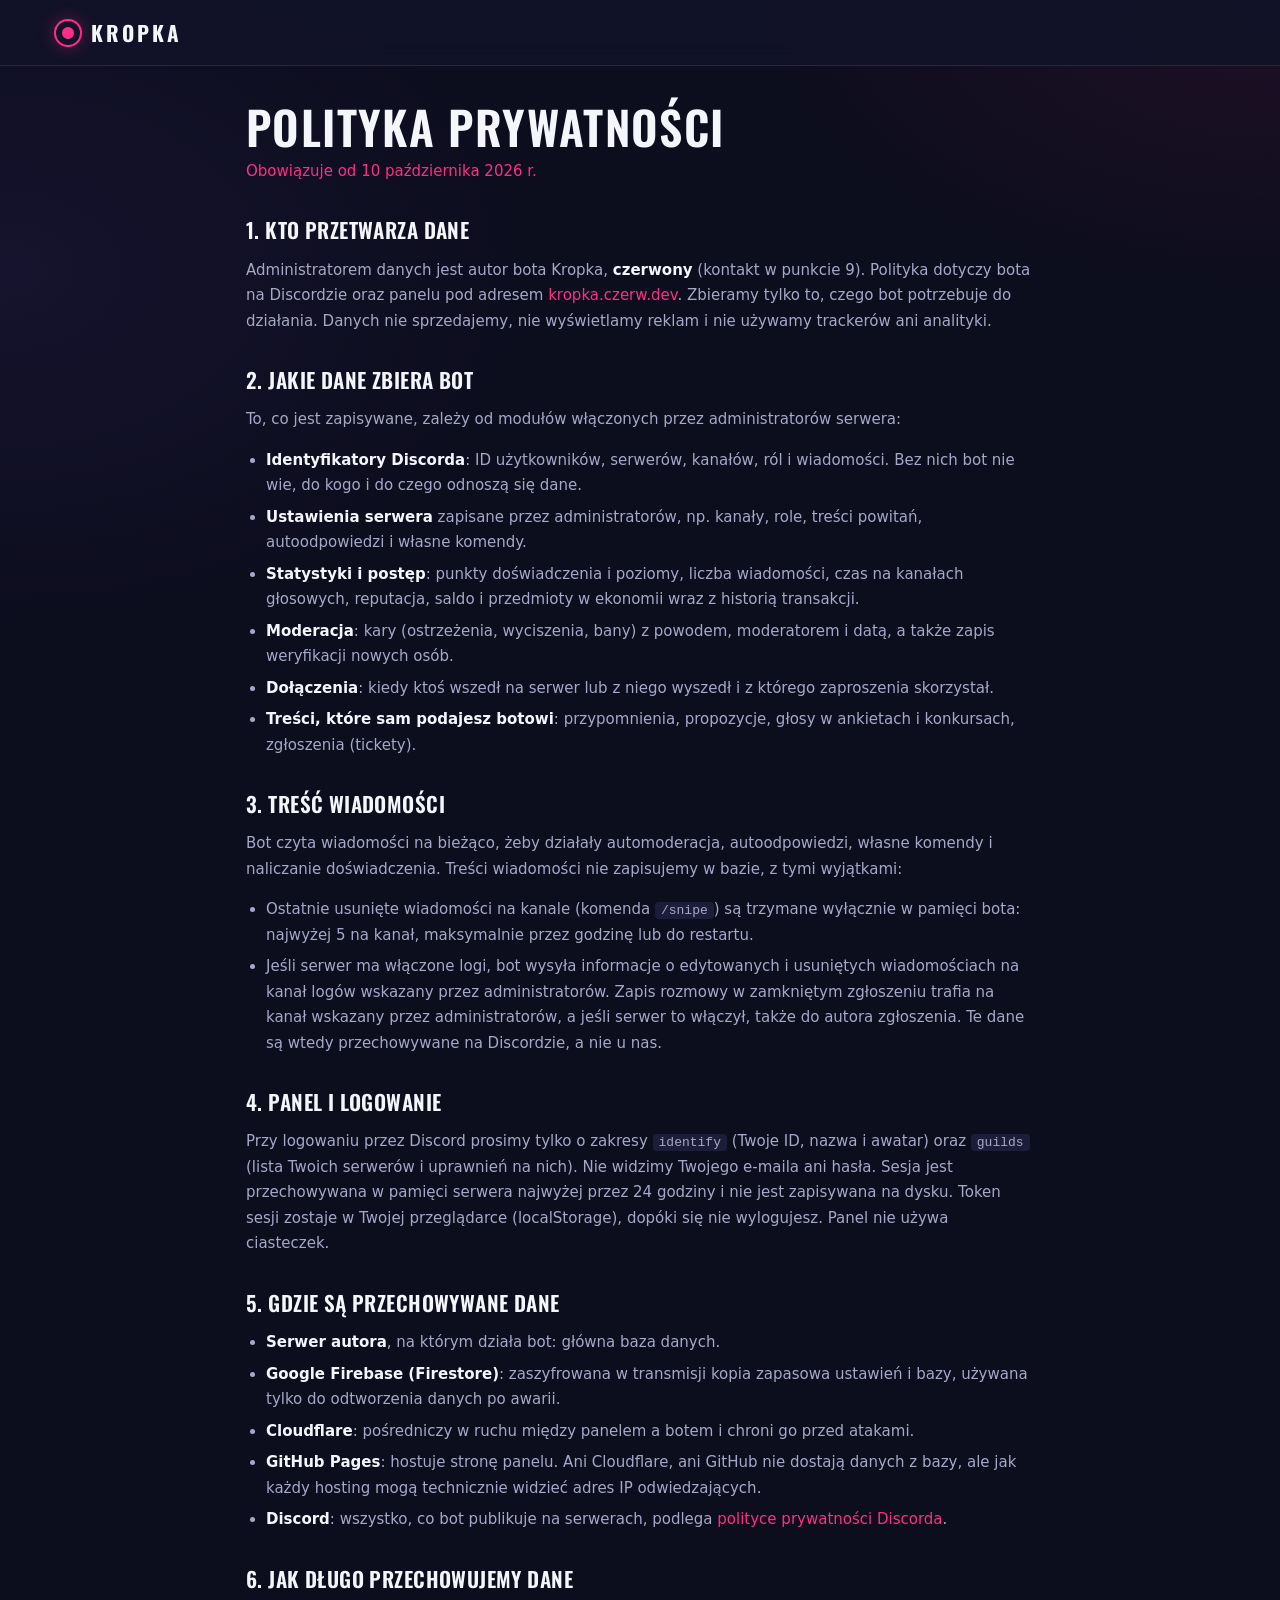
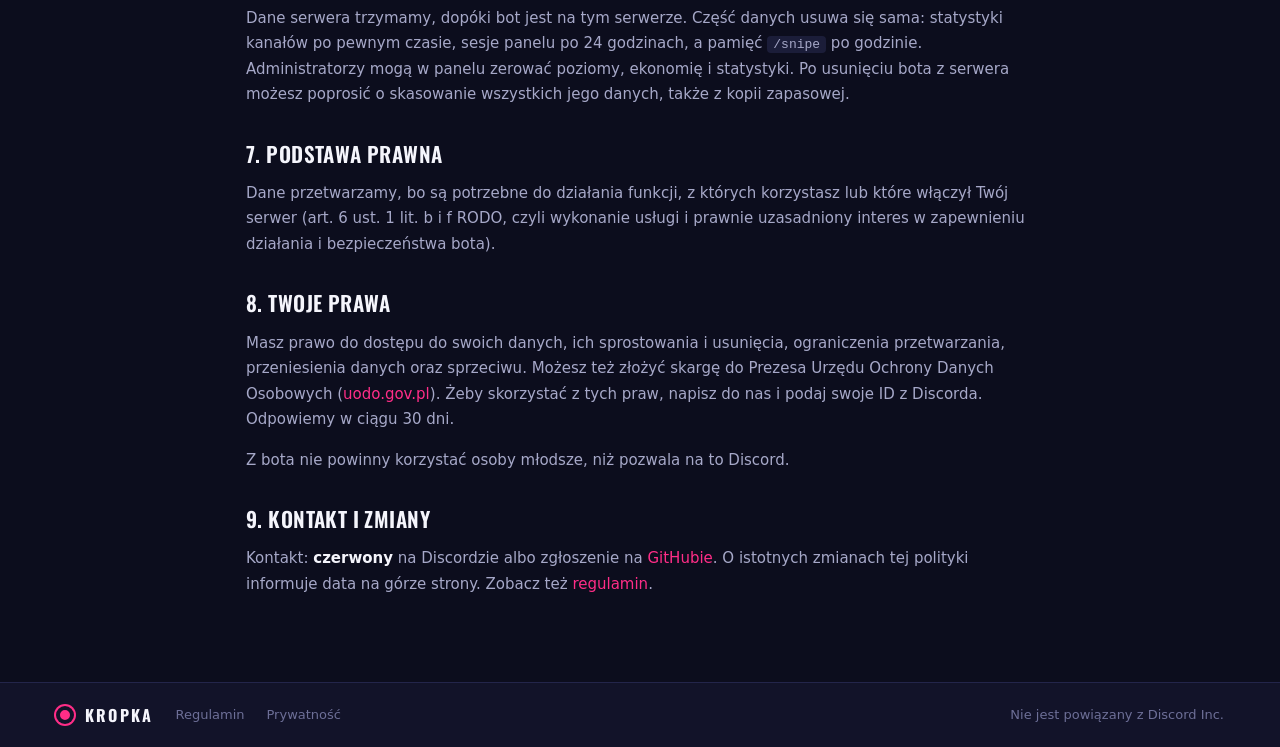
==== prywatnosc.html @ 430a2da8 "Regulamin i polityka prywatności Co-Authored-By: Claude Opus 5.5 <noreply@anthropic.com>" ====
<!doctype html>
<html lang="pl">
<head>
    <meta charset="utf-8">
    <meta name="viewport" content="width=device-width, initial-scale=1">
    <meta http-equiv="Content-Security-Policy"
          content="default-src 'none'; style-src 'self'; font-src 'self'; img-src 'self' data:; form-action 'none'; base-uri 'none'; object-src 'none'">
    <meta name="referrer" content="no-referrer">
    <meta name="color-scheme" content="dark">
    <title>Polityka prywatności – Kropka</title>
    <link rel="icon" href="data:image/svg+xml,%3Csvg xmlns='http://www.w3.org/2000/svg' viewBox='0 0 16 16'%3E%3Ccircle cx='8' cy='8' r='6.5' fill='none' stroke='%23ff2d87' stroke-width='2'/%3E%3Ccircle cx='8' cy='8' r='2.5' fill='%23ff2d87'/%3E%3C/svg%3E">
    <link rel="stylesheet" href="style.css">
</head>
<body>
    <header class="topbar">
        <a class="logo" href="./"><span class="logo-mark"></span>kropka</a>
    </header>
    <main class="container legal">
        <h1>Polityka prywatności</h1>
        <p class="legal-date">Obowiązuje od 10 października 2026 r.</p>

        <h2>1. Kto przetwarza dane</h2>
        <p>Administratorem danych jest autor bota Kropka, <strong>czerwony</strong> (kontakt w punkcie 9). Polityka dotyczy bota na Discordzie oraz panelu pod adresem <a href="https://kropka.czerw.dev">kropka.czerw.dev</a>. Zbieramy tylko to, czego bot potrzebuje do działania. Danych nie sprzedajemy, nie wyświetlamy reklam i nie używamy trackerów ani analityki.</p>

        <h2>2. Jakie dane zbiera bot</h2>
        <p>To, co jest zapisywane, zależy od modułów włączonych przez administratorów serwera:</p>
        <ul>
            <li><strong>Identyfikatory Discorda</strong>: ID użytkowników, serwerów, kanałów, ról i wiadomości. Bez nich bot nie wie, do kogo i do czego odnoszą się dane.</li>
            <li><strong>Ustawienia serwera</strong> zapisane przez administratorów, np. kanały, role, treści powitań, autoodpowiedzi i własne komendy.</li>
            <li><strong>Statystyki i postęp</strong>: punkty doświadczenia i poziomy, liczba wiadomości, czas na kanałach głosowych, reputacja, saldo i przedmioty w ekonomii wraz z historią transakcji.</li>
            <li><strong>Moderacja</strong>: kary (ostrzeżenia, wyciszenia, bany) z powodem, moderatorem i datą, a także zapis weryfikacji nowych osób.</li>
            <li><strong>Dołączenia</strong>: kiedy ktoś wszedł na serwer lub z niego wyszedł i z którego zaproszenia skorzystał.</li>
            <li><strong>Treści, które sam podajesz botowi</strong>: przypomnienia, propozycje, głosy w ankietach i konkursach, zgłoszenia (tickety).</li>
        </ul>

        <h2>3. Treść wiadomości</h2>
        <p>Bot czyta wiadomości na bieżąco, żeby działały automoderacja, autoodpowiedzi, własne komendy i naliczanie doświadczenia. Treści wiadomości nie zapisujemy w bazie, z tymi wyjątkami:</p>
        <ul>
            <li>Ostatnie usunięte wiadomości na kanale (komenda <code>/snipe</code>) są trzymane wyłącznie w pamięci bota: najwyżej 5 na kanał, maksymalnie przez godzinę lub do restartu.</li>
            <li>Jeśli serwer ma włączone logi, bot wysyła informacje o edytowanych i usuniętych wiadomościach na kanał logów wskazany przez administratorów. Zapis rozmowy w zamkniętym zgłoszeniu trafia na kanał wskazany przez administratorów, a jeśli serwer to włączył, także do autora zgłoszenia. Te dane są wtedy przechowywane na Discordzie, a nie u nas.</li>
        </ul>

        <h2>4. Panel i logowanie</h2>
        <p>Przy logowaniu przez Discord prosimy tylko o zakresy <code>identify</code> (Twoje ID, nazwa i awatar) oraz <code>guilds</code> (lista Twoich serwerów i uprawnień na nich). Nie widzimy Twojego e-maila ani hasła. Sesja jest przechowywana w pamięci serwera najwyżej przez 24 godziny i nie jest zapisywana na dysku. Token sesji zostaje w Twojej przeglądarce (localStorage), dopóki się nie wylogujesz. Panel nie używa ciasteczek.</p>

        <h2>5. Gdzie są przechowywane dane</h2>
        <ul>
            <li><strong>Serwer autora</strong>, na którym działa bot: główna baza danych.</li>
            <li><strong>Google Firebase (Firestore)</strong>: zaszyfrowana w transmisji kopia zapasowa ustawień i bazy, używana tylko do odtworzenia danych po awarii.</li>
            <li><strong>Cloudflare</strong>: pośredniczy w ruchu między panelem a botem i chroni go przed atakami.</li>
            <li><strong>GitHub Pages</strong>: hostuje stronę panelu. Ani Cloudflare, ani GitHub nie dostają danych z bazy, ale jak każdy hosting mogą technicznie widzieć adres IP odwiedzających.</li>
            <li><strong>Discord</strong>: wszystko, co bot publikuje na serwerach, podlega <a href="https://discord.com/privacy" rel="noopener noreferrer">polityce prywatności Discorda</a>.</li>
        </ul>

        <h2>6. Jak długo przechowujemy dane</h2>
        <p>Dane serwera trzymamy, dopóki bot jest na tym serwerze. Część danych usuwa się sama: statystyki kanałów po pewnym czasie, sesje panelu po 24 godzinach, a pamięć <code>/snipe</code> po godzinie. Administratorzy mogą w panelu zerować poziomy, ekonomię i statystyki. Po usunięciu bota z serwera możesz poprosić o skasowanie wszystkich jego danych, także z kopii zapasowej.</p>

        <h2>7. Podstawa prawna</h2>
        <p>Dane przetwarzamy, bo są potrzebne do działania funkcji, z których korzystasz lub które włączył Twój serwer (art. 6 ust. 1 lit. b i f RODO, czyli wykonanie usługi i prawnie uzasadniony interes w zapewnieniu działania i bezpieczeństwa bota).</p>

        <h2>8. Twoje prawa</h2>
        <p>Masz prawo do dostępu do swoich danych, ich sprostowania i usunięcia, ograniczenia przetwarzania, przeniesienia danych oraz sprzeciwu. Możesz też złożyć skargę do Prezesa Urzędu Ochrony Danych Osobowych (<a href="https://uodo.gov.pl" rel="noopener noreferrer">uodo.gov.pl</a>). Żeby skorzystać z tych praw, napisz do nas i podaj swoje ID z Discorda. Odpowiemy w ciągu 30 dni.</p>
        <p>Z bota nie powinny korzystać osoby młodsze, niż pozwala na to Discord.</p>

        <h2>9. Kontakt i zmiany</h2>
        <p>Kontakt: <strong>czerwony</strong> na Discordzie albo zgłoszenie na <a href="https://github.com/czerwonn/kropka-panel/issues" rel="noopener noreferrer">GitHubie</a>. O istotnych zmianach tej polityki informuje data na górze strony. Zobacz też <a href="regulamin.html">regulamin</a>.</p>
    </main>
    <footer class="footer">
        <div class="footer-inner">
            <a class="logo" href="./"><span class="logo-mark"></span>kropka</a>
            <a href="regulamin.html">Regulamin</a>
            <a href="prywatnosc.html">Prywatność</a>
            <span class="spacer"></span>
            <span>Nie jest powiązany z Discord Inc.</span>
        </div>
    </footer>
</body>
</html>
---- style.css ----
/* Oswald (SIL OFL 1.1, fonts/OFL.txt) - trzymany lokalnie, żeby strona nie łączyła się z Google Fonts */
@font-face {
    font-family: "Oswald";
    font-style: normal;
    font-display: swap;
    font-weight: 200 700;
    src: url(fonts/oswald-latin-ext-wght-normal.woff2) format("woff2");
    unicode-range: U+0100-02BA, U+02BD-02C5, U+02C7-02CC, U+02CE-02D7, U+02DD-02FF, U+0304, U+0308, U+0329, U+1D00-1DBF, U+1E00-1E9F, U+1EF2-1EFF, U+2020, U+20A0-20AB, U+20AD-20C0, U+2113, U+2C60-2C7F, U+A720-A7FF;
}
@font-face {
    font-family: "Oswald";
    font-style: normal;
    font-display: swap;
    font-weight: 200 700;
    src: url(fonts/oswald-latin-wght-normal.woff2) format("woff2");
    unicode-range: U+0000-00FF, U+0131, U+0152-0153, U+02BB-02BC, U+02C6, U+02DA, U+02DC, U+0304, U+0308, U+0329, U+2000-206F, U+20AC, U+2122, U+2191, U+2193, U+2212, U+2215, U+FEFF, U+FFFD;
}

:root {
    --bg: #0c0d1d;
    --bg-2: #0f1024;
    --nav: #121329;
    --surface: #15162d;
    --surface-2: #1b1d39;
    --surface-3: #25274a;
    --border: #23254a;
    --border-strong: #353866;
    --text: #f5f5fc;
    --text-2: #a6a8c8;
    --text-3: #6d6f97;
    --pink: #ff2d87;
    --pink-soft: rgba(255, 45, 135, 0.14);
    --pink-glow: rgba(255, 45, 135, 0.45);
    --violet: #8b5cf6;
    --ok: #2ee6a6;
    --danger: #ff4d6d;
    --danger-soft: rgba(255, 77, 109, 0.14);
    --discord: #5865f2;
    --radius: 4px;
    --shadow: 0 18px 50px rgba(0, 0, 0, 0.5);
    --font: ui-sans-serif, system-ui, -apple-system, "Segoe UI", Roboto, "Helvetica Neue", Arial, sans-serif;
    --display: "Oswald", "Arial Narrow", "Roboto Condensed", sans-serif;
    --mono: ui-monospace, "Cascadia Code", "SF Mono", Consolas, monospace;
    color-scheme: dark;
}

* { box-sizing: border-box; }

/* atrybut hidden ma wygrywać z display ustawionym przez klasy */
[hidden] { display: none !important; }

html, body { margin: 0; }

body {
    display: flex;
    flex-direction: column;
    min-height: 100vh;
    background:
        radial-gradient(900px 500px at 100% 0%, rgba(255, 45, 135, 0.08), transparent 60%),
        radial-gradient(900px 600px at 0% 30%, rgba(139, 92, 246, 0.08), transparent 60%),
        var(--bg);
    background-attachment: fixed;
    color: var(--text);
    font: 15px/1.55 var(--font);
    overflow-x: clip;
    -webkit-font-smoothing: antialiased;
}

a { color: var(--pink); text-decoration: none; }
a:hover { text-decoration: underline; }

h1, h2, h3, h4 { margin: 0; line-height: 1.15; font-family: var(--display); font-weight: 600; text-transform: uppercase; letter-spacing: 0.03em; }

::selection { background: var(--pink); color: #fff; }

.container { width: 100%; max-width: 1200px; margin: 0 auto; padding: 34px 16px 70px; flex: 1; }
.landing { width: 100%; flex: 1; }
.wrap { max-width: 1200px; margin: 0 auto; padding: 0 16px; }

/* ---------- typografia ---------- */
.kicker {
    display: inline-block;
    font: 600 12px/1 var(--display);
    letter-spacing: 0.24em;
    text-transform: uppercase;
    color: var(--pink);
}
.section-title { font-size: clamp(26px, 4vw, 34px); font-weight: 700; text-align: center; }
.section-title::after, .title-bar::after {
    content: "";
    display: block;
    width: 46px;
    height: 3px;
    margin: 12px auto 0;
    background: var(--pink);
    box-shadow: 0 0 12px var(--pink-glow);
}
.title-bar::after { margin-left: 0; }
.pink { color: var(--pink); }
.muted { color: var(--text-2); }
.faint { color: var(--text-3); }

/* ---------- górny pasek ---------- */
.topbar {
    position: sticky;
    top: 0;
    z-index: 20;
    display: grid;
    grid-template-columns: 1fr auto 1fr;
    align-items: center;
    gap: 16px;
    height: 66px;
    padding: 0 max(16px, calc((100vw - 1200px) / 2 + 16px));
    background: rgba(18, 19, 41, 0.92);
    backdrop-filter: blur(12px);
    border-bottom: 1px solid var(--border);
}
.logo {
    justify-self: start;
    display: flex;
    align-items: center;
    gap: 11px;
    font: 700 21px/1 var(--display);
    letter-spacing: 0.14em;
    text-transform: uppercase;
    color: var(--text);
}
.logo:hover { text-decoration: none; }
.logo-mark {
    width: 24px;
    height: 24px;
    flex-shrink: 0;
    border-radius: 50%;
    background: var(--pink);
    box-shadow: inset 0 0 0 6px var(--nav), 0 0 0 2px var(--pink), 0 0 18px var(--pink-glow);
}
.nav { justify-self: center; display: flex; gap: 4px; }
.nav a, .nav button {
    position: relative;
    padding: 10px 14px;
    border: 0;
    background: none;
    cursor: pointer;
    font: 500 13px/1 var(--display);
    letter-spacing: 0.18em;
    text-transform: uppercase;
    color: var(--text-2);
}
.nav a:hover, .nav button:hover { color: var(--text); text-decoration: none; }
.nav a.active { color: var(--pink); }
.nav a.active::after {
    content: "";
    position: absolute;
    left: 14px;
    right: 14px;
    bottom: -13px;
    height: 2px;
    background: var(--pink);
    box-shadow: 0 0 10px var(--pink-glow);
}
.topbar-right { justify-self: end; display: flex; align-items: center; gap: 10px; }
.user-chip, .login-chip {
    display: flex;
    align-items: center;
    gap: 10px;
    padding: 5px 14px 5px 5px;
    background: var(--bg);
    border: 1px solid var(--border);
    border-right: 3px solid var(--pink);
    font: 600 13px/1 var(--display);
    letter-spacing: 0.12em;
    text-transform: uppercase;
    color: var(--text);
}
.user-chip img { width: 30px; height: 30px; border-radius: 3px; }
.login-chip { padding: 10px 16px; }
.login-chip:hover { text-decoration: none; background: var(--surface); }
.pill {
    display: inline-flex;
    align-items: center;
    gap: 7px;
    padding: 6px 10px;
    font: 500 12px/1 var(--display);
    letter-spacing: 0.1em;
    color: var(--text-2);
    background: var(--bg);
    border: 1px solid var(--border);
}
.pill .dot { width: 7px; height: 7px; border-radius: 50%; background: var(--ok); box-shadow: 0 0 8px var(--ok); }

/* ---------- przyciski (ścięte jak w gamingowych panelach) ---------- */
.btn {
    --btn-bg: var(--surface-3);
    --btn-fg: var(--text);
    --cut: 10px;
    display: inline-flex;
    align-items: center;
    justify-content: center;
    gap: 9px;
    padding: 11px 24px;
    border: 0;
    border-radius: 0;
    background: var(--btn-bg);
    color: var(--btn-fg);
    clip-path: polygon(var(--cut) 0, 100% 0, calc(100% - var(--cut)) 100%, 0 100%);
    font: 600 13px/1.2 var(--display);
    letter-spacing: 0.12em;
    text-transform: uppercase;
    white-space: nowrap;
    text-decoration: none;
    cursor: pointer;
    transition: filter 0.15s, transform 0.05s, background 0.15s;
}
.btn:hover { filter: brightness(1.18); text-decoration: none; }
.btn:active { transform: translateY(1px); }
.btn:focus-visible { outline: none; box-shadow: inset 0 0 0 2px #fff; }
.btn:disabled { opacity: 0.45; cursor: not-allowed; filter: none; }
.btn-primary { --btn-bg: var(--pink); --btn-fg: #fff; }
.btn-discord { --btn-bg: var(--discord); --btn-fg: #fff; }
.btn-danger { --btn-bg: var(--danger-soft); --btn-fg: var(--danger); }
.btn-ghost { --btn-bg: transparent; --btn-fg: var(--text-2); clip-path: none; }
.btn-ghost:hover { --btn-bg: var(--surface-2); --btn-fg: var(--text); filter: none; }
.btn-lg { --cut: 14px; padding: 15px 34px; font-size: 15px; }
.btn-sm { --cut: 7px; padding: 8px 16px; font-size: 12px; }
.btn-icon {
    --cut: 8px;
    width: 40px;
    height: 40px;
    padding: 0;
    font-size: 15px;
    letter-spacing: 0;
    clip-path: polygon(var(--cut) 0, 100% 0, 100% calc(100% - var(--cut)), calc(100% - var(--cut)) 100%, 0 100%, 0 var(--cut));
}
.btn.loading { position: relative; color: transparent !important; }
.btn.loading::after {
    content: "";
    position: absolute;
    width: 16px;
    height: 16px;
    border-radius: 50%;
    border: 2px solid rgba(255, 255, 255, 0.35);
    border-top-color: #fff;
    animation: spin 0.7s linear infinite;
}

/* ---------- stany ---------- */
.center-state { display: grid; place-items: center; gap: 14px; min-height: 50vh; text-align: center; color: var(--text-2); }
.spinner { width: 36px; height: 36px; border-radius: 50%; border: 3px solid var(--surface-3); border-top-color: var(--pink); animation: spin 0.8s linear infinite; }
@keyframes spin { to { transform: rotate(360deg); } }
.empty { text-align: center; padding: 34px 16px; color: var(--text-3); }
.empty .big { font-size: 34px; margin-bottom: 6px; }
.error-box {
    max-width: 540px;
    padding: 24px;
    background: var(--surface);
    border: 1px solid var(--border);
    border-left: 4px solid var(--danger);
    border-radius: var(--radius);
    color: var(--text);
    text-align: left;
}
.error-box h3 { margin-bottom: 8px; }
.error-box code { font-family: var(--mono); background: rgba(0, 0, 0, 0.35); padding: 2px 6px; border-radius: 3px; }

/* ---------- strona główna ---------- */
.hero {
    position: relative;
    display: grid;
    place-items: center;
    min-height: min(82vh, 760px);
    padding: 90px 16px 120px;
    overflow: hidden;
    text-align: center;
    background-color: var(--bg-2);
    background-image: var(--hero-img, none);
    background-size: cover;
    background-position: center;
    isolation: isolate;
}
/* Tło bez cudzych grafik: poświata, skośne smugi światła i siatka */
.hero::before {
    content: "";
    position: absolute;
    inset: 0;
    z-index: -1;
    background:
        radial-gradient(700px 420px at 50% 42%, rgba(255, 45, 135, 0.20), transparent 70%),
        radial-gradient(600px 500px at 12% 90%, rgba(139, 92, 246, 0.22), transparent 70%),
        radial-gradient(500px 400px at 92% 12%, rgba(255, 45, 135, 0.12), transparent 70%),
        repeating-linear-gradient(115deg, transparent 0 140px, rgba(255, 255, 255, 0.025) 140px 150px, transparent 150px 260px),
        linear-gradient(rgba(255, 255, 255, 0.035) 1px, transparent 1px) 0 0 / 56px 56px,
        linear-gradient(90deg, rgba(255, 255, 255, 0.035) 1px, transparent 1px) 0 0 / 56px 56px,
        rgba(12, 13, 29, 0.55);
}
.hero::after {
    content: "";
    position: absolute;
    left: 0;
    right: 0;
    bottom: 0;
    height: 45%;
    z-index: -1;
    background: linear-gradient(transparent, var(--bg));
}
.hero-ring {
    position: absolute;
    z-index: -1;
    border-radius: 50%;
    border: 2px solid rgba(255, 45, 135, 0.35);
    box-shadow: 0 0 40px rgba(255, 45, 135, 0.15), inset 0 0 40px rgba(255, 45, 135, 0.1);
}
.hero-ring.r1 { width: 520px; height: 520px; right: -170px; top: -150px; }
.hero-ring.r2 { width: 220px; height: 220px; left: -60px; bottom: 60px; border-color: rgba(139, 92, 246, 0.4); }
.hero-ring.r3 { width: 14px; height: 14px; left: 22%; top: 24%; background: var(--pink); border: 0; box-shadow: 0 0 20px var(--pink); }
.hero-inner { position: relative; max-width: 900px; }
.hero-eyebrow {
    font: 300 clamp(14px, 2.2vw, 20px)/1 var(--display);
    letter-spacing: 0.9em;
    margin-right: -0.9em;
    text-transform: uppercase;
    color: rgba(255, 255, 255, 0.85);
}
.hero-title {
    margin: 18px 0 8px;
    font: 700 clamp(72px, 15vw, 176px)/0.95 var(--display);
    letter-spacing: 0.04em;
    text-transform: uppercase;
    color: #fff;
    transform: skewX(-12deg) scaleX(1.18);
    text-shadow: 0 0 60px rgba(255, 45, 135, 0.35), 6px 6px 0 rgba(255, 45, 135, 0.55);
}
.hero p { font-size: 17px; color: var(--text-2); max-width: 560px; margin: 26px auto 34px; }
.hero-actions { display: flex; gap: 14px; justify-content: center; flex-wrap: wrap; }

.landing-section { padding: 70px 0 10px; }
.offer { display: grid; grid-template-columns: 1.1fr 0.9fr; gap: 30px; align-items: center; }
.offer-card {
    position: relative;
    padding: 34px;
    background: var(--surface);
    border: 1px solid var(--border);
    border-radius: var(--radius);
}
.offer-card::before { content: ""; position: absolute; top: -1px; left: 34px; width: 46px; height: 3px; background: var(--pink); }
.offer-card h2 { font-size: clamp(28px, 4vw, 40px); font-weight: 700; margin: 12px 0 14px; line-height: 1.05; }
.offer-card p { color: var(--text-2); margin: 0 0 18px; }
.checklist { list-style: none; margin: 0; padding: 0; display: grid; gap: 10px; }
.checklist li { display: flex; gap: 10px; align-items: baseline; color: var(--text); }
.checklist li::before { content: "◆"; color: var(--pink); font-size: 11px; }
.offer-art { display: grid; place-items: center; min-height: 300px; position: relative; }
/* duża wersja .logo-mark (te same proporcje) */
.offer-dot {
    width: 150px;
    height: 150px;
    border-radius: 50%;
    background: var(--pink);
    box-shadow: inset 0 0 0 37px var(--nav), 0 0 0 12px var(--pink), 0 0 80px var(--pink-glow);
}
.offer-art::before {
    content: "";
    position: absolute;
    width: 300px;
    height: 300px;
    border-radius: 50%;
    border: 1px dashed rgba(255, 45, 135, 0.45);
    animation: spin 40s linear infinite;
}
.features { display: grid; grid-template-columns: repeat(auto-fill, minmax(210px, 1fr)); gap: 16px; margin-top: 34px; }
.feature {
    position: relative;
    padding: 26px 22px;
    background: var(--surface);
    border: 1px solid var(--border);
    border-radius: var(--radius);
    transition: border-color 0.15s, transform 0.15s;
}
.feature:hover { border-color: var(--pink); transform: translateY(-3px); }
.feature-ico {
    width: 56px;
    height: 56px;
    display: grid;
    place-items: center;
    font-size: 26px;
    background: var(--pink-soft);
    border: 1px solid rgba(255, 45, 135, 0.4);
    clip-path: polygon(10px 0, 100% 0, 100% calc(100% - 10px), calc(100% - 10px) 100%, 0 100%, 0 10px);
}
.feature h3 { margin: 16px 0 6px; font-size: 18px; }
.feature p { margin: 0; color: var(--text-2); font-size: 14px; }
.cta-band {
    display: flex;
    align-items: center;
    gap: 22px;
    flex-wrap: wrap;
    margin: 60px 0 20px;
    padding: 26px 30px;
    background:
        repeating-linear-gradient(115deg, transparent 0 22px, rgba(255, 255, 255, 0.02) 22px 24px),
        linear-gradient(90deg, rgba(255, 45, 135, 0.18), var(--surface) 55%);
    border: 1px solid var(--border);
    border-left: 4px solid var(--pink);
    border-radius: var(--radius);
}
.cta-band .ico { font-size: 34px; }
.cta-band h3 { font-size: 22px; }
.cta-band p { margin: 2px 0 0; color: var(--text-2); }
.cta-band .spacer { flex: 1; }

/* ---------- nagłówki stron ---------- */
.page-head { display: flex; align-items: flex-end; gap: 16px; margin-bottom: 26px; flex-wrap: wrap; }
.page-head .spacer { flex: 1; }
.page-hero { text-align: center; margin: 10px 0 36px; }
.page-hero .kicker { margin-bottom: 12px; }
.page-hero p { margin: 16px auto 0; color: var(--text-2); max-width: 560px; }
.page-hero .row { justify-content: center; margin-top: 18px; }
.content-head .kicker { margin-bottom: 8px; }
.content-head h2 { font-size: 28px; font-weight: 700; }
.content-head p { margin: 10px 0 0; color: var(--text-2); }

/* ---------- lista serwerów ---------- */
.guild-grid { display: grid; grid-template-columns: repeat(auto-fill, minmax(240px, 1fr)); gap: 18px; }
.guild-card {
    display: flex;
    flex-direction: column;
    background: var(--surface);
    border: 1px solid var(--border);
    border-radius: var(--radius);
    overflow: hidden;
    transition: border-color 0.15s, transform 0.15s;
}
.guild-card:hover { border-color: var(--pink); transform: translateY(-3px); }
.guild-card-art {
    position: relative;
    display: grid;
    place-items: center;
    height: 150px;
    overflow: hidden;
    background: radial-gradient(circle at 50% 130%, rgba(255, 45, 135, 0.25), transparent 65%), var(--bg-2);
    border-bottom: 1px solid var(--border);
}
.guild-card.inactive .guild-card-art { background: var(--bg-2); }
.guild-card-art .blur {
    position: absolute;
    inset: -20px;
    width: calc(100% + 40px);
    height: calc(100% + 40px);
    object-fit: cover;
    filter: blur(24px) saturate(1.3);
    opacity: 0.35;
}
.guild-card-art .gicon { position: relative; box-shadow: 0 10px 30px rgba(0, 0, 0, 0.5); }
.guild-card.inactive .gicon { filter: grayscale(0.7); opacity: 0.75; }
.ribbon {
    position: absolute;
    top: 0;
    right: 0;
    padding: 7px 12px 7px 20px;
    background: var(--bg);
    clip-path: polygon(12px 0, 100% 0, 100% 100%, 0 100%);
    font: 600 11px/1 var(--display);
    letter-spacing: 0.14em;
    text-transform: uppercase;
    color: var(--pink);
}
.ribbon.off { color: var(--text-3); }
.guild-card-body { display: flex; flex-direction: column; gap: 4px; padding: 16px 16px 18px; flex: 1; }
.guild-card .name {
    font: 600 17px/1.2 var(--display);
    letter-spacing: 0.06em;
    text-transform: uppercase;
    overflow: hidden;
    text-overflow: ellipsis;
    white-space: nowrap;
}
.guild-card .sub { color: var(--text-3); font-size: 13px; margin-bottom: 12px; }
.guild-card .btn { margin-top: auto; align-self: flex-start; }
.gicon { border-radius: 22%; object-fit: cover; flex-shrink: 0; background: var(--surface-3); }
.gicon.fallback { display: grid; place-items: center; font-family: var(--display); font-weight: 600; letter-spacing: 0.05em; color: var(--text-2); }
.gicon.lg { width: 78px; height: 78px; font-size: 24px; }
.gicon.md { width: 48px; height: 48px; font-size: 16px; }
.gicon.sm { width: 34px; height: 34px; font-size: 12px; }

/* ---------- strona serwera ---------- */
.guild-layout { display: grid; grid-template-columns: 250px minmax(0, 1fr); gap: 26px; align-items: start; }
.sidebar {
    position: sticky;
    top: 90px;
    display: flex;
    flex-direction: column;
    gap: 2px;
    padding: 10px;
    background: var(--surface);
    border: 1px solid var(--border);
    border-radius: var(--radius);
}
.sidebar-head { display: flex; align-items: center; gap: 11px; padding: 8px 8px 16px; margin-bottom: 6px; border-bottom: 1px solid var(--border); }
.sidebar-head .name { font: 600 15px/1.2 var(--display); letter-spacing: 0.06em; text-transform: uppercase; overflow: hidden; text-overflow: ellipsis; white-space: nowrap; }
.sidebar a {
    display: flex;
    align-items: center;
    gap: 11px;
    padding: 11px 12px;
    color: var(--text-2);
    font: 500 14px/1 var(--display);
    letter-spacing: 0.1em;
    text-transform: uppercase;
}
.sidebar a:hover { background: var(--surface-2); color: var(--text); text-decoration: none; }
.sidebar a.active { background: var(--pink-soft); color: #fff; box-shadow: inset 3px 0 0 var(--pink); }
.sidebar .sep { height: 1px; background: var(--border); margin: 8px 4px; }
.content { min-width: 0; display: flex; flex-direction: column; gap: 18px; }

/* ---------- karty i formularze ---------- */
.card {
    position: relative;
    padding: 22px;
    background: linear-gradient(180deg, var(--surface-2), var(--surface));
    border: 1px solid var(--border);
    border-radius: var(--radius);
}
.card::before { content: ""; position: absolute; top: -1px; left: 22px; width: 40px; height: 3px; background: var(--pink); }
.card.empty::before { display: none; }
.card-head { display: flex; align-items: center; gap: 14px; margin-bottom: 20px; }
.card-head .ico {
    width: 44px;
    height: 44px;
    flex-shrink: 0;
    display: grid;
    place-items: center;
    font-size: 20px;
    background: var(--pink-soft);
    clip-path: polygon(8px 0, 100% 0, 100% calc(100% - 8px), calc(100% - 8px) 100%, 0 100%, 0 8px);
}
.card-head h3 { font-size: 17px; letter-spacing: 0.06em; }
.card-head p { margin: 3px 0 0; color: var(--text-2); font-size: 13px; }
.stack { display: flex; flex-direction: column; gap: 16px; }
.grid-2 { display: grid; grid-template-columns: 1fr 1fr; gap: 16px; }
.grid-3 { display: grid; grid-template-columns: repeat(3, 1fr); gap: 16px; }
.row { display: flex; gap: 10px; align-items: center; flex-wrap: wrap; }
.row.end { justify-content: flex-end; }

.field { display: flex; flex-direction: column; gap: 7px; min-width: 0; }
.field-label { font: 500 12px/1 var(--display); letter-spacing: 0.14em; text-transform: uppercase; color: var(--text-2); }
.field-hint { font-size: 12px; color: var(--text-3); }
.input {
    width: 100%;
    padding: 11px 13px;
    border-radius: 2px;
    background-color: var(--bg-2);
    border: 1px solid var(--border);
    color: var(--text);
    font: 14px var(--font);
    outline: none;
    transition: border-color 0.15s, box-shadow 0.15s;
}
textarea.input { resize: vertical; min-height: 96px; line-height: 1.45; }
.input:focus { border-color: var(--pink); box-shadow: 0 0 0 3px var(--pink-soft); }
select.input {
    appearance: none;
    cursor: pointer;
    padding-right: 38px;
    background-image: url("data:image/svg+xml,%3Csvg xmlns='http://www.w3.org/2000/svg' width='12' height='8' viewBox='0 0 12 8'%3E%3Cpath d='M1 1l5 5 5-5' fill='none' stroke='%23ff2d87' stroke-width='2'/%3E%3C/svg%3E");
    background-repeat: no-repeat;
    background-position: right 14px center;
}
select.input option, select.input optgroup { background: var(--surface); color: var(--text); }
.color-input { display: flex; gap: 8px; }
.color-input input[type=color] { width: 46px; height: 43px; padding: 3px; border-radius: 2px; border: 1px solid var(--border); background: var(--bg-2); cursor: pointer; flex-shrink: 0; }
.color-input .input { font-family: var(--mono); text-transform: uppercase; }
.counter { font-size: 12px; color: var(--text-3); text-align: right; }
.counter.over { color: var(--danger); }
input[type=range] { width: 100%; accent-color: var(--pink); }

/* ---------- przegląd ---------- */
.stats { display: grid; grid-template-columns: repeat(auto-fill, minmax(170px, 1fr)); gap: 14px; }
.stat {
    position: relative;
    padding: 18px 20px;
    background: var(--surface);
    border: 1px solid var(--border);
    border-bottom: 2px solid var(--pink);
    border-radius: var(--radius);
}
.stat::after { content: ""; position: absolute; top: 16px; right: 16px; width: 7px; height: 7px; background: var(--pink); transform: rotate(45deg); }
.stat .label { font: 500 12px/1 var(--display); letter-spacing: 0.14em; text-transform: uppercase; color: var(--text-3); }
.stat .value { font: 600 34px/1.1 var(--display); margin-top: 10px; letter-spacing: 0.02em; }
.stat .value.small { font-size: 20px; text-transform: uppercase; letter-spacing: 0.08em; padding-top: 8px; }
.quick { display: grid; grid-template-columns: repeat(auto-fill, minmax(230px, 1fr)); gap: 14px; }
.quick a {
    display: flex;
    gap: 14px;
    align-items: center;
    padding: 16px;
    background: var(--surface);
    border: 1px solid var(--border);
    border-radius: var(--radius);
    color: var(--text);
    transition: border-color 0.15s, transform 0.15s;
}
.quick a:hover { border-color: var(--pink); transform: translateY(-2px); text-decoration: none; }
.quick .ico { font-size: 22px; }
.quick b { display: block; font: 600 15px/1.2 var(--display); letter-spacing: 0.08em; text-transform: uppercase; }
.quick span { font-size: 13px; color: var(--text-2); }
.kv { display: grid; grid-template-columns: max-content 1fr; gap: 10px 22px; font-size: 14px; margin: 0; }
.kv dt { font: 500 12px/1.6 var(--display); letter-spacing: 0.12em; text-transform: uppercase; color: var(--text-3); }
.kv dd { margin: 0; min-width: 0; overflow-wrap: anywhere; }

/* ---------- pasek zapisu ---------- */
.save-bar {
    position: fixed;
    left: 50%;
    bottom: 20px;
    z-index: 30;
    transform: translate(-50%, 160%);
    transition: transform 0.25s cubic-bezier(0.2, 0.9, 0.3, 1.2);
    display: flex;
    align-items: center;
    gap: 14px;
    width: min(700px, calc(100vw - 32px));
    padding: 12px 12px 12px 20px;
    background: var(--nav);
    border: 1px solid var(--border-strong);
    border-left: 4px solid var(--pink);
    border-radius: var(--radius);
    box-shadow: var(--shadow);
}
.save-bar.show { transform: translate(-50%, 0); }
.save-bar span { flex: 1; font: 600 14px/1.2 var(--display); letter-spacing: 0.1em; text-transform: uppercase; }

/* ---------- podgląd wiadomości Discorda ---------- */
.preview { background: #313338; border-radius: var(--radius); padding: 18px; border: 1px solid var(--border); }
.preview-label { margin-bottom: 12px; }
.dc-msg { display: flex; gap: 14px; font-family: var(--font); }
.dc-msg img.av { width: 40px; height: 40px; border-radius: 50%; flex-shrink: 0; }
.dc-body { min-width: 0; flex: 1; }
.dc-author { display: flex; align-items: center; gap: 6px; font-weight: 600; color: #f2f3f5; }
.dc-tag { background: var(--discord); color: #fff; font-size: 10px; font-weight: 700; padding: 1px 5px; border-radius: 4px; }
.dc-time { font-size: 12px; color: #949ba4; font-weight: 400; }
.dc-text { color: #dbdee1; white-space: pre-wrap; overflow-wrap: anywhere; margin-top: 2px; }
.dc-embed { margin-top: 6px; max-width: 520px; background: #2b2d31; border-radius: 4px; border-left: 4px solid var(--embed-color, #57f287); padding: 10px 16px 14px; }
.dc-embed-title { font-weight: 700; color: #f2f3f5; margin-bottom: 6px; overflow-wrap: anywhere; }
.dc-embed-desc { color: #dbdee1; font-size: 14px; white-space: pre-wrap; overflow-wrap: anywhere; }
.dc-embed-footer { color: #b5bac1; font-size: 12px; margin-top: 10px; overflow-wrap: anywhere; }
.dc-button { margin-top: 8px; display: inline-block; background: var(--discord); color: #fff; font-weight: 500; font-size: 14px; padding: 6px 16px; border-radius: 4px; }

/* ---------- muzyka ---------- */
.player { display: grid; grid-template-columns: auto 1fr; gap: 22px; align-items: center; }
.disc {
    width: 96px;
    height: 96px;
    border-radius: 50%;
    display: grid;
    place-items: center;
    background:
        repeating-radial-gradient(circle, transparent 0 3px, rgba(255, 255, 255, 0.05) 3px 4px),
        conic-gradient(from 0deg, var(--pink), var(--violet), #22d3ee, var(--pink));
    box-shadow: 0 0 0 3px var(--bg), 0 0 0 5px var(--pink), 0 0 40px var(--pink-glow);
    animation: spin 6s linear infinite;
}
.disc::after { content: ""; width: 24px; height: 24px; border-radius: 50%; background: var(--bg); box-shadow: 0 0 0 3px rgba(255, 255, 255, 0.2); }
.disc.paused { animation-play-state: paused; opacity: 0.6; }
.now-label { font: 500 12px/1 var(--display); letter-spacing: 0.16em; text-transform: uppercase; color: var(--pink); }
.now-title { font-size: 19px; font-weight: 700; overflow-wrap: anywhere; margin-top: 6px; }
.now-title a { color: var(--text); }
.now-meta { color: var(--text-2); font-size: 13px; margin-top: 2px; }
.progress { height: 5px; background: var(--surface-3); overflow: hidden; margin: 14px 0 6px; }
.progress > div { height: 100%; background: linear-gradient(90deg, var(--violet), var(--pink)); box-shadow: 0 0 12px var(--pink-glow); transition: width 1s linear; }
.times { display: flex; justify-content: space-between; font-size: 12px; color: var(--text-3); font-family: var(--mono); }
.controls { display: flex; gap: 8px; align-items: center; flex-wrap: wrap; margin-top: 16px; }
.segmented { display: inline-flex; background: var(--bg-2); border: 1px solid var(--border); padding: 3px; }
.segmented button {
    border: 0;
    background: transparent;
    color: var(--text-2);
    font: 500 12px/1 var(--display);
    letter-spacing: 0.1em;
    text-transform: uppercase;
    padding: 9px 12px;
    cursor: pointer;
}
.segmented button.active { background: var(--pink-soft); color: #fff; box-shadow: inset 0 -2px 0 var(--pink); }
.volume { display: flex; align-items: center; gap: 10px; min-width: 180px; flex: 1; }
.volume span { font-family: var(--mono); font-size: 13px; color: var(--text-2); width: 42px; text-align: right; }
.queue-list { list-style: none; margin: 0; padding: 0; display: flex; flex-direction: column; }
.queue-list li { display: grid; grid-template-columns: 34px 1fr auto auto; gap: 12px; align-items: center; padding: 11px 6px; border-bottom: 1px solid var(--border); }
.queue-list li:last-child { border-bottom: 0; }
.queue-list li:hover { background: rgba(255, 255, 255, 0.02); }
.queue-list .idx { font: 600 15px/1 var(--display); color: var(--pink); text-align: right; }
.queue-list .t { min-width: 0; }
.queue-list .t > :first-child { color: var(--text); font-weight: 600; display: block; overflow: hidden; text-overflow: ellipsis; white-space: nowrap; }
.queue-list .t small { color: var(--text-3); display: block; }
.queue-list .d { font-family: var(--mono); color: var(--text-2); font-size: 13px; }

/* ---------- edytory list (statusy / eventy) ---------- */
.list-editor { display: flex; flex-direction: column; gap: 8px; }
.list-row { display: flex; gap: 8px; align-items: center; }
.list-row .num { width: 26px; text-align: right; font: 600 15px/1 var(--display); color: var(--pink); flex-shrink: 0; }
.events-table { display: flex; flex-direction: column; gap: 8px; }
.event-row { display: grid; grid-template-columns: 1.3fr 150px 1fr 1.3fr 120px 40px; gap: 8px; align-items: center; }
.event-row.past { opacity: 0.45; }
.event-head { font: 500 12px/1 var(--display); letter-spacing: 0.14em; text-transform: uppercase; color: var(--text-3); }

/* ---------- stopka ---------- */
.footer { margin-top: auto; background: var(--nav); border-top: 1px solid var(--border); }
.footer-inner { max-width: 1200px; margin: 0 auto; padding: 22px 16px; display: flex; align-items: center; gap: 22px; flex-wrap: wrap; color: var(--text-3); font-size: 13px; }
.footer .logo { font-size: 16px; }
.footer .logo-mark { width: 18px; height: 18px; box-shadow: inset 0 0 0 4px var(--nav), 0 0 0 2px var(--pink); }
.footer .spacer { flex: 1; }

/* ---------- powiadomienia ---------- */
.toasts { position: fixed; top: 80px; right: 16px; z-index: 50; display: flex; flex-direction: column; gap: 8px; max-width: min(380px, calc(100vw - 32px)); }
.toast {
    padding: 13px 16px;
    background: var(--nav);
    border: 1px solid var(--border-strong);
    border-left: 4px solid var(--ok);
    border-radius: var(--radius);
    box-shadow: var(--shadow);
    font-weight: 600;
    font-size: 14px;
    animation: toast-in 0.25s ease-out;
}
.toast.error { border-left-color: var(--danger); }
.toast.out { opacity: 0; transform: translateX(20px); transition: all 0.3s; }
@keyframes toast-in { from { opacity: 0; transform: translateY(-8px); } }

/* ---------- telefony ---------- */
@media (max-width: 900px) {
    .offer { grid-template-columns: 1fr; }
    .offer-art { min-height: 240px; order: -1; }
}
@media (max-width: 860px) {
    .guild-layout { grid-template-columns: minmax(0, 1fr); }
    .sidebar { position: static; flex-direction: row; overflow-x: auto; gap: 4px; scrollbar-width: none; }
    .sidebar-head, .sidebar .sep { display: none; }
    .sidebar a { white-space: nowrap; }
    .event-row { grid-template-columns: 1fr 1fr; }
    .event-row .btn-icon { justify-self: end; }
    .event-head { display: none; }
}
@media (max-width: 760px) {
    .topbar { grid-template-columns: auto 1fr auto; gap: 8px; }
    .nav { justify-self: start; }
    .nav a, .nav button { padding: 10px 8px; letter-spacing: 0.1em; }
    .nav a.active::after { left: 8px; right: 8px; }
    .user-chip span, .pill.ping { display: none; }
    .user-chip { padding-right: 5px; }
    .logo { font-size: 0; gap: 0; }
    .grid-2, .grid-3 { grid-template-columns: 1fr; }
    .player { grid-template-columns: 1fr; justify-items: start; }
    .disc { width: 68px; height: 68px; }
    .queue-list li { grid-template-columns: 26px 1fr auto; }
    .queue-list .d { display: none; }
    .hero { padding-top: 70px; }
    .cta-band { padding: 22px; }
}
@media (prefers-reduced-motion: reduce) {
    *, *::before, *::after { animation-duration: 0.01ms !important; animation-iteration-count: 1 !important; transition-duration: 0.01ms !important; }
}

/* ================= system modułów ================= */

/* przełącznik */
.switch-row { display: inline-flex; align-items: center; gap: 10px; cursor: pointer; font: 500 13px/1 var(--display); letter-spacing: 0.1em; text-transform: uppercase; color: var(--text-2); }
.switch { position: relative; width: 46px; height: 24px; flex-shrink: 0; }
.switch input { position: absolute; opacity: 0; width: 100%; height: 100%; margin: 0; cursor: pointer; z-index: 1; }
.switch .slider { position: absolute; inset: 0; background: var(--surface-3); border: 1px solid var(--border-strong); transition: background 0.15s; clip-path: polygon(6px 0, 100% 0, calc(100% - 6px) 100%, 0 100%); }
.switch .slider::after { content: ""; position: absolute; top: 3px; left: 5px; width: 16px; height: 16px; background: var(--text-2); transition: transform 0.15s, background 0.15s; clip-path: polygon(4px 0, 100% 0, calc(100% - 4px) 100%, 0 100%); }
.switch input:checked + .slider { background: var(--pink); border-color: var(--pink); }
.switch input:checked + .slider::after { transform: translateX(20px); background: #fff; }
.switch input:focus-visible + .slider { box-shadow: 0 0 0 3px var(--pink-soft); }

/* kafelki wybranych ról/kanałów/słów */
.chips { display: flex; flex-wrap: wrap; gap: 6px; align-items: center; padding: 6px; min-height: 46px; background: var(--bg-2); border: 1px solid var(--border); border-radius: 2px; }
.chip { display: inline-flex; align-items: center; gap: 6px; padding: 5px 6px 5px 10px; font-size: 13px; background: var(--surface-3); border-left: 3px solid var(--chip-color, var(--pink)); }
.chip button { border: 0; background: none; color: var(--text-3); cursor: pointer; font-size: 15px; line-height: 1; padding: 0 3px; }
.chip button:hover { color: var(--danger); }
.chips .chips-add { flex: 1; min-width: 160px; border: 0; background-color: transparent; padding: 6px 8px; box-shadow: none; }
.chips .chips-add:focus { box-shadow: none; }
.chips:focus-within { border-color: var(--pink); box-shadow: 0 0 0 3px var(--pink-soft); }

.ph-chips { display: flex; flex-wrap: wrap; gap: 6px; align-items: center; font-size: 12px; }
.ph-chip { border: 1px dashed var(--border-strong); background: var(--bg-2); color: var(--pink); font: 12px var(--mono); padding: 3px 7px; cursor: pointer; }
.ph-chip:hover { border-color: var(--pink); }

.suffix-input { display: flex; align-items: stretch; }
.suffix-input .input { border-right: 0; }
.suffix-input span { display: grid; place-items: center; padding: 0 12px; background: var(--surface-3); border: 1px solid var(--border); color: var(--text-2); font-size: 13px; }
.input.invalid { border-color: var(--danger); }

/* edytor wiadomości */
.msg-editor { display: grid; grid-template-columns: minmax(0, 1fr) minmax(0, 1fr); gap: 16px; align-items: start; }

/* listy obiektów */
.list-items { display: flex; flex-direction: column; gap: 10px; align-items: flex-start; }
.list-item { width: 100%; display: flex; gap: 12px; align-items: flex-start; padding: 14px; background: var(--bg-2); border: 1px solid var(--border); border-left: 3px solid var(--pink); }
.list-item-fields { flex: 1; min-width: 0; display: grid; grid-template-columns: repeat(auto-fit, minmax(170px, 1fr)); gap: 12px; }
.list-item-fields .ft-message, .list-item-fields .ft-textarea { grid-column: 1 / -1; }
.list-item-actions { display: flex; flex-direction: column; gap: 4px; }

/* menu modułów */
.sidebar-cat { margin: 12px 8px 4px; font: 600 11px/1 var(--display); letter-spacing: 0.18em; text-transform: uppercase; color: var(--text-3); }
.sidebar a .sb-ico { width: 20px; text-align: center; flex-shrink: 0; }
.sidebar a .sb-label { flex: 1; min-width: 0; overflow: hidden; text-overflow: ellipsis; white-space: nowrap; }
.sb-dot { width: 7px; height: 7px; border-radius: 50%; background: var(--surface-3); flex-shrink: 0; }
.sb-dot.on { background: var(--ok); box-shadow: 0 0 8px var(--ok); }
.sidebar { max-height: calc(100vh - 110px); overflow-y: auto; scrollbar-width: thin; }

/* nagłówek strony modułu */
.module-head { display: flex; gap: 18px; align-items: flex-start; flex-wrap: wrap; }
.module-head .content-head { flex: 1; min-width: 240px; }
.module-ico { width: 64px; height: 64px; flex-shrink: 0; display: grid; place-items: center; font-size: 30px; background: var(--pink-soft); border: 1px solid rgba(255, 45, 135, 0.4); clip-path: polygon(12px 0, 100% 0, 100% calc(100% - 12px), calc(100% - 12px) 100%, 0 100%, 0 12px); }
.module-head .switch-row { margin-top: 8px; }
.cmd-list { display: flex; flex-wrap: wrap; gap: 6px; align-items: center; font-size: 13px; }
.cmd-list code, .cmd-row code { font: 12px var(--mono); background: var(--bg-2); border: 1px solid var(--border); padding: 2px 6px; color: var(--pink); }
.off-banner { padding: 12px 16px; background: var(--danger-soft); border: 1px solid rgba(255, 77, 109, 0.3); border-left: 4px solid var(--danger); font-size: 14px; }
.module-custom:empty { display: none; }

/* przegląd: karty modułów */
.cat-title { font-size: 16px; letter-spacing: 0.12em; color: var(--text-2); margin-top: 8px; }
.mod-grid { display: grid; grid-template-columns: repeat(auto-fill, minmax(230px, 1fr)); gap: 12px; }
.mod-card { display: flex; flex-direction: column; gap: 6px; padding: 16px; background: var(--surface); border: 1px solid var(--border); border-radius: var(--radius); color: var(--text); transition: border-color 0.15s, transform 0.15s; }
.mod-card:hover { border-color: var(--pink); transform: translateY(-2px); text-decoration: none; }
.mod-card.on { border-top: 2px solid var(--ok); }
.mod-card-top { display: flex; align-items: center; justify-content: space-between; }
.mod-ico { font-size: 24px; }
.mod-card b { font: 600 16px/1.2 var(--display); letter-spacing: 0.06em; text-transform: uppercase; }
.mod-card span:last-child { font-size: 13px; color: var(--text-2); }
.badge { font: 600 11px/1 var(--display); letter-spacing: 0.12em; text-transform: uppercase; padding: 4px 8px; }
.badge.on { background: rgba(46, 230, 166, 0.12); color: var(--ok); }
.badge.off { background: var(--surface-3); color: var(--text-3); }

.cmd-row { display: grid; grid-template-columns: 180px 1fr auto; gap: 12px; align-items: center; padding: 8px 10px; background: var(--bg-2); border: 1px solid var(--border); }
.event-line { display: flex; gap: 12px; flex-wrap: wrap; padding: 8px 12px; background: var(--bg-2); border-left: 3px solid var(--pink); font-size: 14px; }

@media (max-width: 1000px) {
    .msg-editor { grid-template-columns: minmax(0, 1fr); }
}
@media (max-width: 860px) {
    .sidebar { max-height: none; overflow-y: visible; }
    .sidebar-cat { display: none; }
    .sb-dot { display: none; }
    .cmd-row { grid-template-columns: 1fr auto; }
    .cmd-row .muted { display: none; }
}

/* ---------- regulamin / polityka prywatności ---------- */
.footer-inner a:not(.logo) { color: var(--text-3); }
.footer-inner a:not(.logo):hover { color: var(--text); }
.legal { max-width: 820px; line-height: 1.7; color: var(--text-2); font-size: 15px; }
.legal h1 { font-family: var(--display); font-size: clamp(32px, 6vw, 46px); text-transform: uppercase; color: var(--text); margin: 0 0 6px; }
.legal h2 { font-family: var(--display); font-size: 21px; text-transform: uppercase; letter-spacing: .02em; color: var(--text); margin: 34px 0 8px; }
.legal-date { color: var(--pink); margin: 0 0 18px; }
.legal strong { color: var(--text); }
.legal ul { padding-left: 20px; }
.legal li { margin: 6px 0; }
.legal code { font-family: var(--mono); font-size: 13px; background: var(--surface-2); padding: 1px 6px; border-radius: var(--radius); }
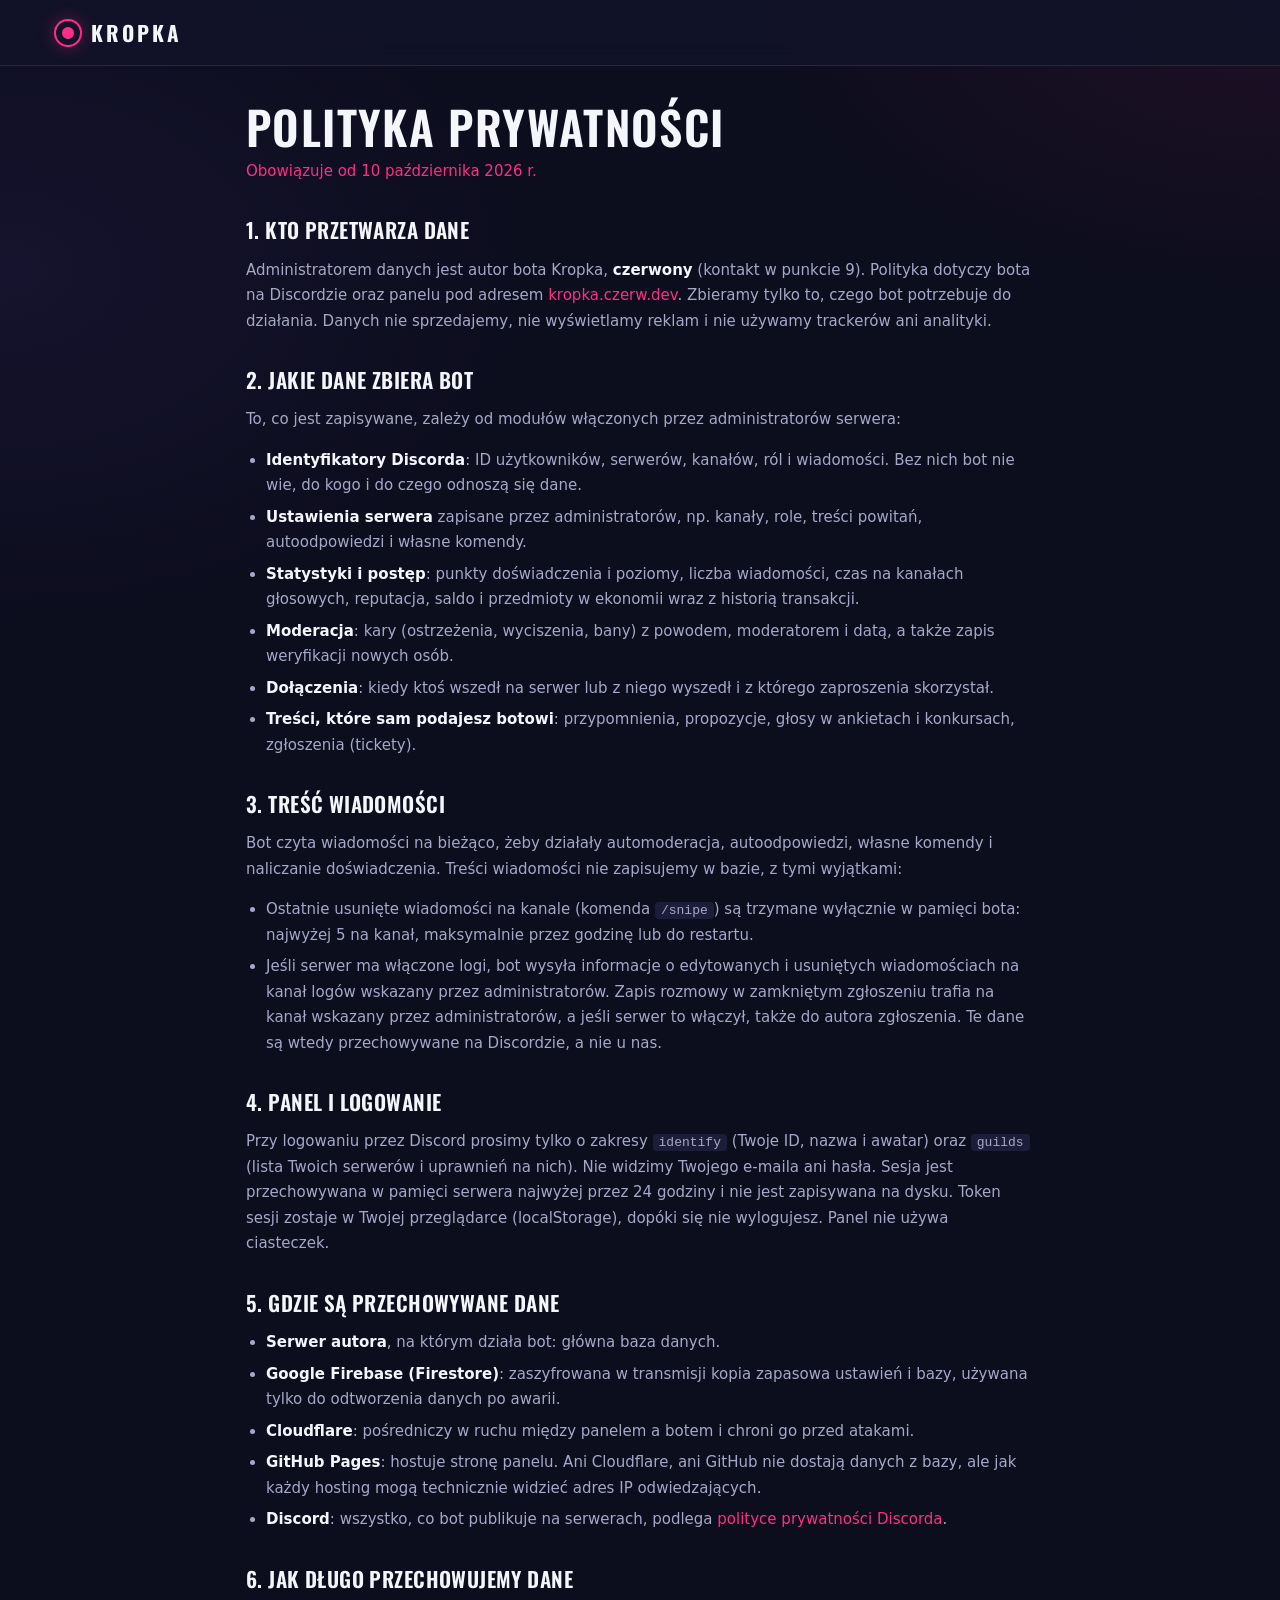
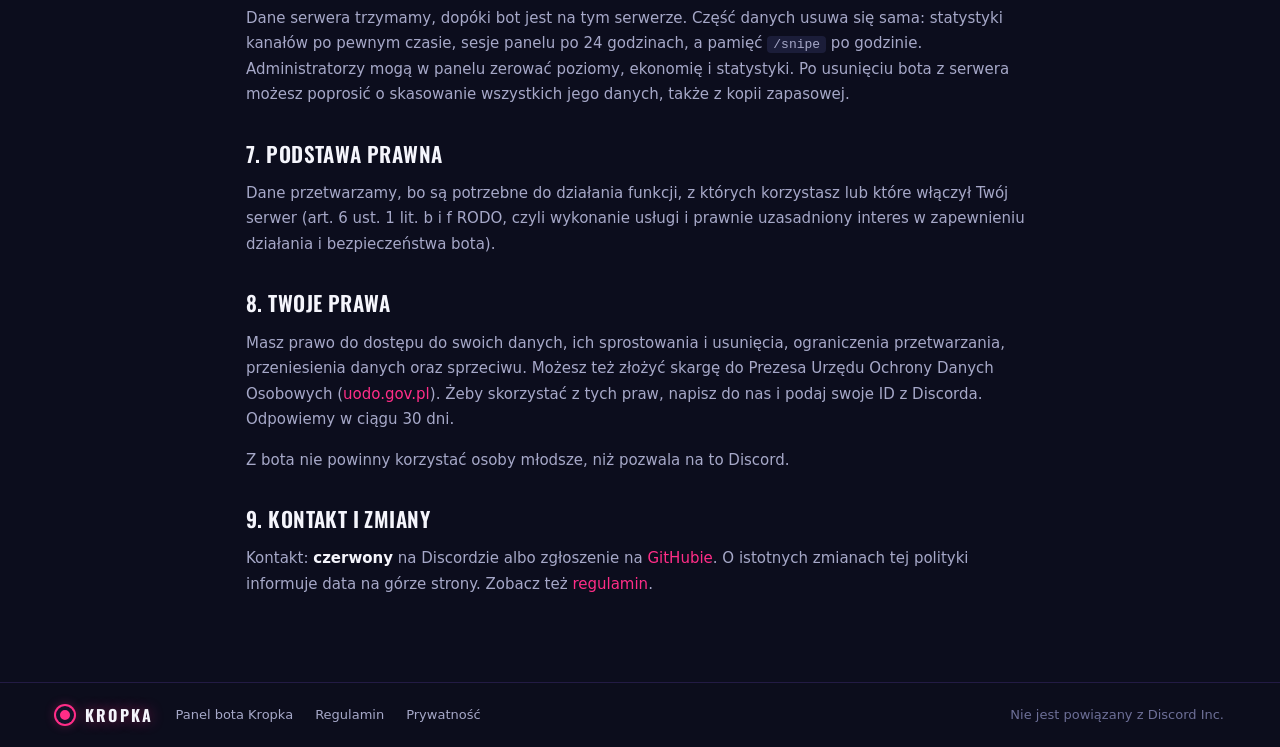
==== commit 1175e3e6: "Neonowe sekcje strony głównej, stopka, menu boczne, statystyki i karty modułów; wyśrodkowany ping Co" ====
--- a/prywatnosc.html
+++ b/prywatnosc.html
@@ -68,10 +68,13 @@
     <footer class="footer">
         <div class="footer-inner">
             <a class="logo" href="./"><span class="logo-mark"></span>kropka</a>
-            <a href="regulamin.html">Regulamin</a>
-            <a href="prywatnosc.html">Prywatność</a>
+            <nav class="footer-links">
+                <a href="./">Panel bota Kropka</a>
+                <a href="regulamin.html">Regulamin</a>
+                <a href="prywatnosc.html">Prywatność</a>
+            </nav>
             <span class="spacer"></span>
-            <span>Nie jest powiązany z Discord Inc.</span>
+            <span class="footer-note">Nie jest powiązany z Discord Inc.</span>
         </div>
     </footer>
 </body>
--- a/style.css
+++ b/style.css
@@ -147,8 +147,8 @@
     color: var(--text-2);
 }
 .nav a:hover, .nav button:hover { color: var(--text); text-decoration: none; }
-.nav a.active { color: var(--pink); }
-.nav a.active::after {
+.nav a.active, .nav button.active { color: var(--pink); }
+.nav a.active::after, .nav button.active::after {
     content: "";
     position: absolute;
     left: 14px;
@@ -173,8 +173,18 @@
     color: var(--text);
 }
 .user-chip img { width: 30px; height: 30px; border-radius: 3px; }
-.login-chip { padding: 10px 16px; }
-.login-chip:hover { text-decoration: none; background: var(--surface); }
+/* Zaloguj w rogu: pigułka z ikoną Discorda */
+.login-chip {
+    padding: 9px 18px 9px 14px;
+    border: 1px solid rgba(255, 45, 135, 0.55);
+    border-radius: 999px;
+    background: rgba(255, 45, 135, 0.08);
+    box-shadow: 0 0 14px rgba(255, 45, 135, 0.18);
+    transition: background 0.2s, box-shadow 0.2s;
+}
+.login-chip .dc-ico { width: 18px; height: 18px; color: var(--pink); }
+.login-chip:hover { text-decoration: none; background: linear-gradient(110deg, var(--violet), var(--pink)); border-color: transparent; box-shadow: 0 0 22px rgba(255, 45, 135, 0.45); }
+.login-chip:hover .dc-ico { color: #fff; }
 .pill {
     display: inline-flex;
     align-items: center;
@@ -267,30 +277,88 @@
     position: relative;
     display: grid;
     place-items: center;
-    min-height: min(82vh, 760px);
-    padding: 90px 16px 120px;
+    min-height: max(620px, calc(100svh - 66px));
+    padding: 70px 16px 230px;
     overflow: hidden;
     text-align: center;
-    background-color: var(--bg-2);
+    background-color: #090a18;
     background-image: var(--hero-img, none);
     background-size: cover;
     background-position: center;
     isolation: isolate;
 }
-/* Tło bez cudzych grafik: poświata, skośne smugi światła i siatka */
+/* Mgławica: kilka rozmytych plam koloru + drobne gwiazdy */
+.hero-nebula {
+    position: absolute;
+    inset: -10%;
+    z-index: -4;
+    background:
+        radial-gradient(38% 30% at 50% 38%, rgba(255, 45, 135, 0.30), transparent 70%),
+        radial-gradient(30% 34% at 18% 72%, rgba(139, 92, 246, 0.38), transparent 70%),
+        radial-gradient(28% 26% at 84% 22%, rgba(255, 45, 135, 0.24), transparent 70%),
+        radial-gradient(26% 30% at 72% 70%, rgba(99, 60, 220, 0.30), transparent 70%),
+        radial-gradient(20% 18% at 30% 20%, rgba(70, 120, 255, 0.16), transparent 70%);
+    filter: blur(40px);
+    animation: nebula-drift 26s ease-in-out infinite alternate;
+}
 .hero::before {
     content: "";
     position: absolute;
     inset: 0;
-    z-index: -1;
+    z-index: -4;
+    background-image:
+        radial-gradient(1px 1px at 12% 18%, rgba(255, 255, 255, 0.7), transparent),
+        radial-gradient(1px 1px at 27% 64%, rgba(255, 255, 255, 0.5), transparent),
+        radial-gradient(1.5px 1.5px at 41% 12%, rgba(255, 255, 255, 0.6), transparent),
+        radial-gradient(1px 1px at 58% 30%, rgba(255, 255, 255, 0.45), transparent),
+        radial-gradient(1.5px 1.5px at 69% 9%, rgba(255, 200, 230, 0.7), transparent),
+        radial-gradient(1px 1px at 83% 44%, rgba(255, 255, 255, 0.5), transparent),
+        radial-gradient(1px 1px at 92% 70%, rgba(255, 255, 255, 0.4), transparent),
+        radial-gradient(1.5px 1.5px at 6% 48%, rgba(200, 180, 255, 0.6), transparent),
+        radial-gradient(1px 1px at 35% 38%, rgba(255, 255, 255, 0.35), transparent),
+        radial-gradient(1px 1px at 76% 58%, rgba(255, 255, 255, 0.35), transparent);
+}
+/* Skośne smugi światła - miękko rozmyte */
+.hero-beams {
+    position: absolute;
+    inset: -20% -10%;
+    z-index: -3;
     background:
-        radial-gradient(700px 420px at 50% 42%, rgba(255, 45, 135, 0.20), transparent 70%),
-        radial-gradient(600px 500px at 12% 90%, rgba(139, 92, 246, 0.22), transparent 70%),
-        radial-gradient(500px 400px at 92% 12%, rgba(255, 45, 135, 0.12), transparent 70%),
-        repeating-linear-gradient(115deg, transparent 0 140px, rgba(255, 255, 255, 0.025) 140px 150px, transparent 150px 260px),
-        linear-gradient(rgba(255, 255, 255, 0.035) 1px, transparent 1px) 0 0 / 56px 56px,
-        linear-gradient(90deg, rgba(255, 255, 255, 0.035) 1px, transparent 1px) 0 0 / 56px 56px,
-        rgba(12, 13, 29, 0.55);
+        linear-gradient(115deg, transparent 18%, rgba(255, 45, 135, 0.22) 19%, transparent 21%),
+        linear-gradient(115deg, transparent 31%, rgba(139, 92, 246, 0.20) 32.5%, transparent 34%),
+        linear-gradient(115deg, transparent 66%, rgba(255, 45, 135, 0.16) 67%, transparent 69%),
+        linear-gradient(115deg, transparent 79%, rgba(139, 92, 246, 0.18) 80%, transparent 82%);
+    filter: blur(6px);
+    opacity: 0.9;
+}
+/* Siatka 3D: podłoga w perspektywie, znika przy horyzoncie */
+.hero-grid {
+    position: absolute;
+    left: -50%;
+    right: -50%;
+    bottom: 0;
+    height: 90%;
+    z-index: -2;
+    background:
+        linear-gradient(rgba(255, 45, 135, 0.6) 2px, transparent 2px) 0 0 / 70px 70px,
+        linear-gradient(90deg, rgba(255, 45, 135, 0.5) 2px, transparent 2px) 0 0 / 70px 70px;
+    transform: perspective(700px) rotateX(62deg);
+    transform-origin: 50% 100%;
+    -webkit-mask-image: linear-gradient(to top, #000 30%, rgba(0, 0, 0, 0.6) 65%, transparent 95%);
+    mask-image: linear-gradient(to top, #000 30%, rgba(0, 0, 0, 0.6) 65%, transparent 95%);
+    filter: drop-shadow(0 0 3px rgba(255, 45, 135, 0.8));
+    animation: grid-run 6s linear infinite;
+}
+/* łuna nad horyzontem siatki */
+.hero-grid::after {
+    content: "";
+    position: absolute;
+    left: 20%;
+    right: 20%;
+    top: 0;
+    height: 2px;
+    background: rgba(255, 45, 135, 0.9);
+    box-shadow: 0 0 40px 10px rgba(255, 45, 135, 0.35);
 }
 .hero::after {
     content: "";
@@ -298,21 +366,34 @@
     left: 0;
     right: 0;
     bottom: 0;
-    height: 45%;
-    z-index: -1;
+    height: 24%;
+    z-index: 1;
     background: linear-gradient(transparent, var(--bg));
+    pointer-events: none;
 }
 .hero-ring {
     position: absolute;
     z-index: -1;
     border-radius: 50%;
-    border: 2px solid rgba(255, 45, 135, 0.35);
-    box-shadow: 0 0 40px rgba(255, 45, 135, 0.15), inset 0 0 40px rgba(255, 45, 135, 0.1);
-}
-.hero-ring.r1 { width: 520px; height: 520px; right: -170px; top: -150px; }
-.hero-ring.r2 { width: 220px; height: 220px; left: -60px; bottom: 60px; border-color: rgba(139, 92, 246, 0.4); }
-.hero-ring.r3 { width: 14px; height: 14px; left: 22%; top: 24%; background: var(--pink); border: 0; box-shadow: 0 0 20px var(--pink); }
-.hero-inner { position: relative; max-width: 900px; }
+    border: 2px solid rgba(255, 45, 135, 0.55);
+    box-shadow: 0 0 60px 6px rgba(255, 45, 135, 0.28), inset 0 0 60px rgba(255, 45, 135, 0.2);
+}
+/* miękka, rozmyta poświata za okręgiem */
+.hero-ring::before {
+    content: "";
+    position: absolute;
+    inset: -12%;
+    z-index: -1;
+    border-radius: 50%;
+    background: radial-gradient(closest-side, transparent 70%, rgba(255, 45, 135, 0.35) 86%, transparent);
+    filter: blur(28px);
+}
+.hero-ring.r1 { width: 560px; height: 560px; right: -190px; top: -170px; }
+.hero-ring.r2 { width: 260px; height: 260px; left: -80px; top: 46%; border-color: rgba(139, 92, 246, 0.6); box-shadow: 0 0 60px 6px rgba(139, 92, 246, 0.3), inset 0 0 50px rgba(139, 92, 246, 0.22); }
+.hero-ring.r2::before { background: radial-gradient(closest-side, transparent 70%, rgba(139, 92, 246, 0.45) 86%, transparent); }
+.hero-ring.r3 { width: 12px; height: 12px; left: 22%; top: 22%; background: var(--pink); border: 0; box-shadow: 0 0 24px 4px var(--pink); }
+.hero-ring.r3::before { display: none; }
+.hero-inner { position: relative; z-index: 2; max-width: 900px; }
 .hero-eyebrow {
     font: 300 clamp(14px, 2.2vw, 20px)/1 var(--display);
     letter-spacing: 0.9em;
@@ -321,16 +402,134 @@
     color: rgba(255, 255, 255, 0.85);
 }
 .hero-title {
+    display: flex;
+    align-items: center;
+    justify-content: center;
+    gap: 0.14em;
     margin: 18px 0 8px;
-    font: 700 clamp(72px, 15vw, 176px)/0.95 var(--display);
+    font: 700 clamp(64px, 14vw, 170px)/0.95 var(--display);
     letter-spacing: 0.04em;
     text-transform: uppercase;
     color: #fff;
-    transform: skewX(-12deg) scaleX(1.18);
-    text-shadow: 0 0 60px rgba(255, 45, 135, 0.35), 6px 6px 0 rgba(255, 45, 135, 0.55);
+}
+/* warstwowy cień 3D + neonowa poświata */
+.hero-word {
+    display: inline-block;
+    transform: skewX(-12deg) scaleX(1.12);
+    color: #fff6fb;
+    text-shadow:
+        0 0 6px rgba(255, 255, 255, 0.55),
+        1px 1px 0 #ff4f9b,
+        2px 2px 0 #e62a7a,
+        3px 3px 0 #cc2470,
+        4px 4px 0 #b11f63,
+        5px 5px 0 #961a55,
+        6px 6px 0 #7b1547,
+        7px 7px 0 #601039,
+        12px 14px 22px rgba(0, 0, 0, 0.65),
+        0 0 28px rgba(255, 45, 135, 0.85),
+        0 0 70px rgba(255, 45, 135, 0.55),
+        0 0 140px rgba(255, 45, 135, 0.35);
+}
+/* kropka z logo - pulsuje */
+.hero-dot {
+    align-self: flex-end;
+    width: 0.3em;
+    height: 0.3em;
+    margin-bottom: 0.06em;
+    flex-shrink: 0;
+    border-radius: 50%;
+    background: var(--pink);
+    box-shadow: inset 0 0 0 0.1em #090a18, 0 0 0 0.04em var(--pink), 0 0 0.25em var(--pink-glow);
+    animation: dot-pulse 2.4s ease-in-out infinite;
 }
 .hero p { font-size: 17px; color: var(--text-2); max-width: 560px; margin: 26px auto 34px; }
 .hero-actions { display: flex; gap: 14px; justify-content: center; flex-wrap: wrap; }
+
+/* Główne CTA: gradient fiolet -> róż, przesuwa się przy najechaniu */
+.btn-gradient {
+    --btn-fg: #fff;
+    clip-path: none;
+    border-radius: 12px;
+    background: linear-gradient(110deg, var(--violet), var(--pink) 55%, #ff5fa8) 0 0 / 200% 100%;
+    box-shadow: 0 10px 34px -8px rgba(255, 45, 135, 0.65), inset 0 1px 0 rgba(255, 255, 255, 0.25);
+    transition: background-position 0.4s, box-shadow 0.25s, transform 0.15s;
+}
+.btn-gradient:hover { filter: none; background-position: 100% 0; box-shadow: 0 14px 44px -6px rgba(255, 45, 135, 0.85), inset 0 1px 0 rgba(255, 255, 255, 0.3); transform: translateY(-1px); }
+/* Poboczne CTA: szkło z neonową obwódką */
+.btn-glass {
+    --btn-fg: var(--text);
+    clip-path: none;
+    border-radius: 12px;
+    background: rgba(255, 255, 255, 0.04);
+    border: 1px solid rgba(255, 45, 135, 0.5);
+    box-shadow: 0 0 14px rgba(255, 45, 135, 0.18), inset 0 0 14px rgba(255, 45, 135, 0.08);
+    -webkit-backdrop-filter: blur(8px);
+    backdrop-filter: blur(8px);
+    transition: border-color 0.2s, box-shadow 0.2s, background 0.2s;
+}
+.btn-glass:hover { filter: none; background: rgba(255, 45, 135, 0.08); border-color: var(--pink); box-shadow: 0 0 22px rgba(255, 45, 135, 0.35), inset 0 0 14px rgba(255, 45, 135, 0.12); }
+.dc-ico { width: 1.35em; height: 1.35em; flex-shrink: 0; }
+
+/* Makiety panelu wystające zza krawędzi */
+.hero-teaser {
+    position: absolute;
+    left: 50%;
+    bottom: -70px;
+    z-index: 0;
+    width: min(1040px, calc(100% - 32px));
+    display: grid;
+    grid-template-columns: 1fr 1.35fr 1fr;
+    align-items: end;
+    gap: 22px;
+    padding-top: 40px;
+    transform: translateX(-50%) perspective(1200px) rotateX(14deg);
+    transform-origin: 50% 100%;
+    cursor: pointer;
+}
+.mock-card {
+    padding: 16px 18px 26px;
+    text-align: left;
+    background: linear-gradient(180deg, rgba(27, 29, 57, 0.92), rgba(18, 19, 41, 0.92));
+    border: 1px solid rgba(255, 45, 135, 0.28);
+    border-radius: 14px;
+    box-shadow: 0 0 45px rgba(255, 45, 135, 0.22), 0 18px 40px rgba(0, 0, 0, 0.55);
+    -webkit-backdrop-filter: blur(10px);
+    backdrop-filter: blur(10px);
+    transition: transform 0.3s;
+}
+.mock-card.main { height: 250px; }
+.mock-card.side { height: 200px; }
+.mock-card.left { transform: translateY(10px) rotate(-3deg); }
+.mock-card.right { transform: translateY(10px) rotate(3deg); }
+.hero-teaser:hover .mock-card { transform: translateY(-8px); }
+.mock-head { display: flex; align-items: center; gap: 8px; margin-bottom: 14px; font: 600 12px/1 var(--display); letter-spacing: 0.18em; text-transform: uppercase; color: var(--text); }
+.mock-dot { width: 10px; height: 10px; border-radius: 50%; background: var(--pink); box-shadow: inset 0 0 0 2.5px #1b1d39, 0 0 0 1px var(--pink), 0 0 10px var(--pink-glow); }
+.mock-row { display: flex; align-items: center; justify-content: space-between; padding: 7px 0; border-top: 1px solid var(--border); font-size: 13px; color: var(--text-2); }
+.mock-switch { position: relative; width: 30px; height: 16px; border-radius: 99px; background: var(--surface-3); }
+.mock-switch::after { content: ""; position: absolute; top: 3px; left: 3px; width: 10px; height: 10px; border-radius: 50%; background: var(--text-3); }
+.mock-switch.on { background: var(--pink); box-shadow: 0 0 10px var(--pink-glow); }
+.mock-switch.on::after { left: 17px; background: #fff; }
+.mock-stats { display: grid; grid-template-columns: repeat(3, 1fr); gap: 10px; margin-bottom: 16px; }
+.mock-stats div { padding: 10px; border-radius: 10px; background: rgba(255, 255, 255, 0.04); border: 1px solid var(--border); }
+.mock-stats b { display: block; font: 600 20px/1.1 var(--display); color: #fff; }
+.mock-stats span { font-size: 11px; color: var(--text-3); text-transform: uppercase; letter-spacing: 0.1em; }
+.mock-bars { display: flex; align-items: flex-end; gap: 8px; height: 90px; }
+.mock-bars span { flex: 1; height: var(--v); border-radius: 6px 6px 2px 2px; background: linear-gradient(var(--pink), rgba(139, 92, 246, 0.6)); box-shadow: 0 0 12px rgba(255, 45, 135, 0.35); }
+.mock-level { display: flex; align-items: center; gap: 12px; margin-bottom: 16px; }
+.mock-level b { font: 600 15px/1 var(--display); letter-spacing: 0.06em; color: #fff; }
+.mock-avatar { width: 40px; height: 40px; flex-shrink: 0; border-radius: 50%; background: linear-gradient(135deg, var(--violet), var(--pink)); box-shadow: 0 0 14px var(--pink-glow); }
+.mock-progress { width: 130px; height: 7px; margin-top: 8px; border-radius: 99px; background: var(--surface-3); overflow: hidden; }
+.mock-progress span { display: block; width: 68%; height: 100%; background: linear-gradient(90deg, var(--violet), var(--pink)); }
+.mock-line { height: 9px; margin: 10px 0; border-radius: 99px; background: var(--surface-3); }
+.mock-line.short { width: 60%; }
+
+@keyframes dot-pulse {
+    0%, 100% { box-shadow: inset 0 0 0 0.1em #090a18, 0 0 0 0.04em var(--pink), 0 0 0.2em var(--pink-glow), 0 0 0.5em rgba(255, 45, 135, 0.25); }
+    50% { box-shadow: inset 0 0 0 0.1em #090a18, 0 0 0 0.04em var(--pink), 0 0 0.45em var(--pink), 0 0 1.1em rgba(255, 45, 135, 0.55); }
+}
+@keyframes grid-run { to { background-position: 0 70px, 0 70px; } }
+@keyframes nebula-drift { to { transform: translate3d(2%, -2%, 0) scale(1.06); } }
 
 .landing-section { padding: 70px 0 10px; }
 .offer { display: grid; grid-template-columns: 1.1fr 0.9fr; gap: 30px; align-items: center; }
@@ -742,7 +941,7 @@
     .topbar { grid-template-columns: auto 1fr auto; gap: 8px; }
     .nav { justify-self: start; }
     .nav a, .nav button { padding: 10px 8px; letter-spacing: 0.1em; }
-    .nav a.active::after { left: 8px; right: 8px; }
+    .nav a.active::after, .nav button.active::after { left: 8px; right: 8px; }
     .user-chip span, .pill.ping { display: none; }
     .user-chip { padding-right: 5px; }
     .logo { font-size: 0; gap: 0; }
@@ -751,7 +950,12 @@
     .disc { width: 68px; height: 68px; }
     .queue-list li { grid-template-columns: 26px 1fr auto; }
     .queue-list .d { display: none; }
-    .hero { padding-top: 70px; }
+    .hero { padding: 50px 16px 200px; }
+    .hero-teaser { grid-template-columns: 1fr; width: min(420px, calc(100% - 32px)); bottom: -120px; }
+    .mock-card.side { display: none; }
+    .hero-ring.r1 { width: 340px; height: 340px; right: -170px; top: -120px; }
+    .hero-ring.r2 { width: 180px; height: 180px; left: -110px; }
+    .login-chip { padding: 8px 12px; }
     .cta-band { padding: 22px; }
 }
 @media (prefers-reduced-motion: reduce) {
@@ -855,3 +1059,391 @@
 .legal ul { padding-left: 20px; }
 .legal li { margin: 6px 0; }
 .legal code { font-family: var(--mono); font-size: 13px; background: var(--surface-2); padding: 1px 6px; border-radius: var(--radius); }
+
+/* ---------- odstęp między literami dodaje pustkę za ostatnią literą - wyrównujemy, żeby tekst był na środku ---------- */
+.btn { padding-left: calc(24px + 0.12em); }
+.btn-lg { padding-left: calc(34px + 0.12em); }
+.btn-sm { padding-left: calc(16px + 0.12em); }
+
+/* ---------- tło po zalogowaniu: ta sama mgławica i siatka co na stronie głównej, przygaszone ---------- */
+.page-fx { position: fixed; inset: 0; z-index: -1; overflow: hidden; pointer-events: none; opacity: 0.55; }
+.page-fx .hero-grid { height: 55%; }
+body:has(#app.landing) .page-fx { display: none; }
+
+/* ---------- górny pasek po zalogowaniu ---------- */
+.nav a.active::after, .nav button.active::after { box-shadow: 0 0 8px var(--pink), 0 0 18px var(--pink-glow); }
+.nav a.active, .nav button.active { text-shadow: 0 0 12px var(--pink-glow); }
+.pill.ping {
+    gap: 8px;
+    padding: 7px 12px;
+    border-radius: 999px;
+    border-color: rgba(46, 230, 166, 0.35);
+    background: rgba(46, 230, 166, 0.06);
+    box-shadow: 0 0 14px rgba(46, 230, 166, 0.12);
+    font-family: var(--mono);
+    font-size: 12px;
+    letter-spacing: 0.02em;
+    color: var(--ok);
+}
+.pill.ping .ping-label { color: var(--text-3); text-transform: uppercase; letter-spacing: 0.1em; font-size: 10px; }
+.pill.ping .dot { animation: ok-pulse 1.8s ease-out infinite; }
+.user-chip {
+    padding: 4px 14px 4px 4px;
+    border: 1px solid rgba(255, 255, 255, 0.1);
+    border-radius: 999px;
+    background: rgba(255, 255, 255, 0.04);
+    -webkit-backdrop-filter: blur(8px);
+    backdrop-filter: blur(8px);
+}
+.user-chip img { border-radius: 50%; box-shadow: 0 0 0 2px var(--pink), 0 0 10px var(--pink-glow); }
+.topbar-right .btn-ghost { border-radius: 999px; }
+
+/* ---------- lista serwerów ---------- */
+.page-hero .kicker { text-shadow: 0 0 10px var(--pink-glow), 0 0 22px rgba(255, 45, 135, 0.35); }
+.guild-grid { gap: 22px; }
+.guild-card {
+    position: relative;
+    background: linear-gradient(180deg, rgba(27, 29, 57, 0.62), rgba(15, 16, 36, 0.72));
+    border: 1px solid rgba(255, 255, 255, 0.08);
+    border-radius: 16px;
+    box-shadow: 0 14px 40px -18px rgba(0, 0, 0, 0.8);
+    -webkit-backdrop-filter: blur(14px);
+    backdrop-filter: blur(14px);
+    transition: transform 0.25s, border-color 0.25s, box-shadow 0.25s, opacity 0.25s, filter 0.25s;
+}
+.guild-card:hover {
+    transform: translateY(-6px);
+    border-color: rgba(255, 45, 135, 0.7);
+    box-shadow: 0 0 0 1px rgba(255, 45, 135, 0.35), 0 0 26px rgba(255, 45, 135, 0.3), 0 22px 50px -18px rgba(0, 0, 0, 0.9);
+}
+.guild-card-art { background: transparent; border-bottom: 1px solid rgba(255, 255, 255, 0.06); }
+/* blask z kolorów ikony serwera */
+.guild-card-art .blur { filter: blur(30px) saturate(1.8); opacity: 0.75; transform: scale(1.3); }
+.guild-card-art::after {
+    content: "";
+    position: absolute;
+    inset: 0;
+    background: radial-gradient(60% 70% at 50% 45%, transparent 40%, rgba(12, 13, 29, 0.55));
+    pointer-events: none;
+}
+.guild-card-art .gicon { z-index: 1; box-shadow: 0 0 0 2px rgba(255, 255, 255, 0.12), 0 0 34px rgba(255, 45, 135, 0.45), 0 12px 30px rgba(0, 0, 0, 0.6); }
+.ribbon {
+    top: 12px;
+    right: 12px;
+    z-index: 2;
+    display: inline-flex;
+    align-items: center;
+    gap: 7px;
+    padding: 6px 11px;
+    clip-path: none;
+    border-radius: 999px;
+    background: rgba(255, 45, 135, 0.14);
+    border: 1px solid rgba(255, 45, 135, 0.55);
+    box-shadow: 0 0 14px rgba(255, 45, 135, 0.35);
+    -webkit-backdrop-filter: blur(6px);
+    backdrop-filter: blur(6px);
+    color: #ffd0e4;
+}
+.ribbon-dot { width: 7px; height: 7px; border-radius: 50%; background: var(--pink); box-shadow: 0 0 8px var(--pink); animation: dot-blink 1.6s ease-in-out infinite; }
+.ribbon.off { background: rgba(255, 255, 255, 0.05); border-color: rgba(255, 255, 255, 0.14); box-shadow: none; color: var(--text-3); }
+.ribbon.off .ribbon-dot { background: var(--text-3); box-shadow: none; animation: none; }
+.guild-card-body { padding: 18px 18px 20px; }
+.guild-card .btn-gradient, .guild-card .btn-outline { border-radius: 10px; }
+/* serwery bez bota - przygaszone */
+.guild-card.inactive { opacity: 0.55; filter: saturate(0.25); }
+.guild-card.inactive:hover { opacity: 0.85; filter: saturate(0.6); border-color: rgba(139, 92, 246, 0.6); box-shadow: 0 0 22px rgba(139, 92, 246, 0.25); }
+.guild-card.inactive .guild-card-art .blur { opacity: 0.35; }
+.guild-card.inactive .gicon { box-shadow: 0 12px 30px rgba(0, 0, 0, 0.6); }
+/* ciemny przycisk z cienką obwódką, fioletowy po najechaniu */
+.btn-outline {
+    --btn-bg: rgba(12, 13, 29, 0.7);
+    --btn-fg: var(--text-2);
+    clip-path: none;
+    border: 1px solid rgba(255, 255, 255, 0.16);
+    transition: border-color 0.2s, box-shadow 0.2s, color 0.2s;
+}
+.btn-outline:hover { filter: none; --btn-fg: #fff; border-color: var(--violet); box-shadow: 0 0 16px rgba(139, 92, 246, 0.45); }
+.btn-sm.btn-glass { border-radius: 10px; }
+.btn-glass:hover { color: #fff; }
+
+@keyframes ok-pulse {
+    0% { box-shadow: 0 0 0 0 rgba(46, 230, 166, 0.7), 0 0 8px var(--ok); }
+    100% { box-shadow: 0 0 0 8px rgba(46, 230, 166, 0), 0 0 8px var(--ok); }
+}
+@keyframes dot-blink { 50% { opacity: 0.45; } }
+
+@media (max-width: 760px) {
+    .user-chip { padding: 3px; }
+    .pill.ping .ping-label { display: none; }
+}
+
+/* ======================================================================
+   Strona główna: panel, funkcje, baner, stopka (neon 3D)
+   ====================================================================== */
+
+/* "panelu" świeci jak napis KROPKA */
+.neon {
+    color: #fff6fb;
+    text-shadow: 0 0 6px rgba(255, 255, 255, 0.5), 0 0 18px rgba(255, 45, 135, 0.9), 0 0 42px rgba(255, 45, 135, 0.6), 0 0 80px rgba(255, 45, 135, 0.35);
+}
+.offer-card {
+    background: linear-gradient(160deg, rgba(27, 29, 57, 0.6), rgba(15, 16, 36, 0.55));
+    border: 1px solid rgba(255, 255, 255, 0.08);
+    border-radius: 18px;
+    box-shadow: 0 24px 60px -24px rgba(0, 0, 0, 0.8);
+    -webkit-backdrop-filter: blur(14px);
+    backdrop-filter: blur(14px);
+}
+.offer-card::before { border-radius: 0 0 3px 3px; box-shadow: 0 0 12px var(--pink); }
+/* punktory: świecące kropki */
+.checklist li { align-items: center; }
+.checklist li::before {
+    content: "";
+    width: 8px;
+    height: 8px;
+    flex-shrink: 0;
+    border-radius: 50%;
+    background: var(--pink);
+    box-shadow: 0 0 6px var(--pink), 0 0 14px var(--pink-glow);
+}
+
+/* Rdzeń: kula z blaskiem, pulsuje i wysyła fale */
+.offer-art::before { border-color: rgba(255, 45, 135, 0.3); }
+.offer-dot {
+    position: relative;
+    width: 130px;
+    height: 130px;
+    border-radius: 50%;
+    background: radial-gradient(circle at 36% 30%, #fff 0, #ffc2dc 7%, #ff4f9b 26%, #ff2d87 42%, #9b1260 72%, #3d0727 100%);
+    box-shadow:
+        inset -14px -18px 34px rgba(30, 0, 20, 0.65),
+        inset 8px 10px 24px rgba(255, 255, 255, 0.18),
+        0 0 0 10px rgba(255, 45, 135, 0.12),
+        0 0 30px rgba(255, 45, 135, 0.9),
+        0 0 80px rgba(255, 45, 135, 0.55),
+        0 0 160px rgba(139, 92, 246, 0.45);
+    animation: core-pulse 2.6s ease-in-out infinite;
+}
+.offer-dot::before, .offer-dot::after {
+    content: "";
+    position: absolute;
+    inset: 0;
+    border-radius: 50%;
+    border: 2px solid rgba(255, 45, 135, 0.7);
+    box-shadow: 0 0 18px rgba(255, 45, 135, 0.6);
+    animation: core-wave 2.6s ease-out infinite;
+}
+.offer-dot::after { animation-delay: 1.3s; border-color: rgba(139, 92, 246, 0.7); box-shadow: 0 0 18px rgba(139, 92, 246, 0.6); }
+@keyframes core-pulse {
+    0%, 100% { transform: scale(1); filter: brightness(1); }
+    50% { transform: scale(1.05); filter: brightness(1.18); }
+}
+@keyframes core-wave {
+    from { transform: scale(1); opacity: 0.9; }
+    to { transform: scale(2.2); opacity: 0; }
+}
+
+/* Nagłówki sekcji: linia z miękkim blaskiem */
+.section-title::after, .title-bar::after {
+    height: 3px;
+    border-radius: 3px;
+    background: linear-gradient(90deg, var(--violet), var(--pink));
+    box-shadow: 0 0 8px var(--pink), 0 0 22px var(--pink-glow);
+}
+
+/* Kafelki funkcji */
+.features { align-items: stretch; gap: 18px; }
+.feature {
+    display: flex;
+    flex-direction: column;
+    background: linear-gradient(170deg, rgba(27, 29, 57, 0.6), rgba(15, 16, 36, 0.6));
+    border: 1px solid rgba(255, 255, 255, 0.08);
+    border-radius: 18px;
+    -webkit-backdrop-filter: blur(12px);
+    backdrop-filter: blur(12px);
+    transition: transform 0.25s, border-color 0.25s, box-shadow 0.25s;
+}
+.feature:hover {
+    transform: translateY(-6px);
+    border-color: rgba(255, 45, 135, 0.6);
+    box-shadow: 0 0 0 1px rgba(139, 92, 246, 0.3), 0 0 28px rgba(255, 45, 135, 0.28), 0 0 60px rgba(139, 92, 246, 0.22);
+}
+.feature-ico {
+    clip-path: none;
+    border-radius: 16px;
+    background: linear-gradient(140deg, rgba(91, 33, 182, 0.55), rgba(255, 45, 135, 0.35));
+    border: 1px solid rgba(255, 45, 135, 0.55);
+    box-shadow: 0 0 14px rgba(255, 45, 135, 0.3), inset 0 1px 0 rgba(255, 255, 255, 0.15);
+    transition: border-color 0.25s, box-shadow 0.25s, background 0.25s;
+}
+.feature:hover .feature-ico {
+    border-color: #ff8cc0;
+    background: linear-gradient(140deg, rgba(139, 92, 246, 0.7), rgba(255, 45, 135, 0.6));
+    animation: ico-pulse 1.4s ease-in-out infinite;
+}
+@keyframes ico-pulse {
+    0%, 100% { transform: scale(1); box-shadow: 0 0 14px rgba(255, 45, 135, 0.4); }
+    50% { transform: scale(1.08); box-shadow: 0 0 26px rgba(255, 45, 135, 0.75); }
+}
+
+/* Baner: ciemny, gradient fiolet -> róż, przesuwające się pasy i błysk */
+.cta-band {
+    position: relative;
+    overflow: hidden;
+    isolation: isolate;
+    padding: 30px 34px;
+    background: linear-gradient(90deg, rgba(91, 33, 182, 0.55), rgba(255, 45, 135, 0.38) 60%, rgba(255, 45, 135, 0.18)), #0b0c1c;
+    border: 1px solid rgba(255, 45, 135, 0.35);
+    border-left: 0;
+    border-radius: 18px;
+    box-shadow: 0 0 40px -10px rgba(255, 45, 135, 0.45);
+}
+.cta-band::before {
+    content: "";
+    position: absolute;
+    inset: 0 -60px;
+    z-index: -1;
+    background: repeating-linear-gradient(115deg, transparent 0 22px, rgba(255, 255, 255, 0.05) 22px 25px);
+    animation: band-stripes 3s linear infinite;
+}
+.cta-band::after {
+    content: "";
+    position: absolute;
+    top: 0;
+    bottom: 0;
+    left: -40%;
+    width: 30%;
+    z-index: -1;
+    background: linear-gradient(105deg, transparent, rgba(255, 255, 255, 0.16), transparent);
+    animation: band-shine 5s ease-in-out infinite;
+}
+.cta-band .ico { filter: drop-shadow(0 0 12px rgba(255, 45, 135, 0.7)); }
+.cta-band p { color: rgba(245, 245, 252, 0.75); }
+@keyframes band-stripes { to { transform: translateX(53px); } }
+@keyframes band-shine {
+    0%, 55% { left: -40%; }
+    100% { left: 120%; }
+}
+
+/* Stopka */
+.footer { background: rgba(12, 13, 29, 0.85); border-top: 1px solid rgba(139, 92, 246, 0.18); }
+.footer .logo { text-shadow: 0 0 14px rgba(255, 45, 135, 0.45); }
+.footer .logo-mark { box-shadow: inset 0 0 0 4px var(--nav), 0 0 0 2px var(--pink), 0 0 12px var(--pink-glow); }
+.footer-links { display: flex; align-items: center; gap: 22px; flex-wrap: wrap; }
+.footer-inner a:not(.logo) { color: var(--text-2); transition: color 0.15s, text-shadow 0.15s; }
+.footer-inner a:not(.logo):hover { color: var(--pink); text-decoration: none; text-shadow: 0 0 10px var(--pink-glow); }
+.footer-note { color: var(--text-3); }
+
+/* ======================================================================
+   Strona serwera: menu boczne, statystyki, moduły
+   ====================================================================== */
+
+/* "online 124 ms" - jeden krój i wysokość, żeby wszystko było w osi */
+.pill.ping { font: 600 11px/1 var(--mono); }
+.pill.ping .ping-label { font: inherit; font-size: inherit; letter-spacing: 0.08em; }
+
+.sidebar {
+    background: linear-gradient(180deg, rgba(27, 29, 57, 0.6), rgba(15, 16, 36, 0.6));
+    border: 1px solid rgba(255, 255, 255, 0.07);
+    border-radius: 16px;
+    -webkit-backdrop-filter: blur(12px);
+    backdrop-filter: blur(12px);
+}
+.sidebar a { position: relative; border-radius: 10px; }
+.sidebar a.active {
+    background: linear-gradient(90deg, rgba(255, 45, 135, 0.24), rgba(139, 92, 246, 0.08) 70%, transparent);
+    box-shadow: none;
+    text-shadow: 0 0 10px rgba(255, 45, 135, 0.5);
+}
+.sidebar a.active::before {
+    content: "";
+    position: absolute;
+    left: 0;
+    top: 7px;
+    bottom: 7px;
+    width: 3px;
+    border-radius: 3px;
+    background: var(--pink);
+    box-shadow: 0 0 8px var(--pink), 0 0 18px var(--pink-glow);
+}
+.sb-dot { background: #3a3c63; box-shadow: 0 0 5px rgba(120, 122, 180, 0.35); }
+.sb-dot.on { background: var(--ok); box-shadow: 0 0 6px var(--ok), 0 0 14px rgba(46, 230, 166, 0.55); }
+.sidebar-cat { letter-spacing: 0.28em; color: rgba(167, 139, 250, 0.6); margin-top: 16px; }
+
+/* karty statystyk: świecąca linia u dołu i pulsująca kropka */
+.stat {
+    overflow: hidden;
+    background: linear-gradient(170deg, rgba(27, 29, 57, 0.65), rgba(15, 16, 36, 0.65));
+    border: 1px solid rgba(255, 255, 255, 0.07);
+    border-radius: 14px;
+    -webkit-backdrop-filter: blur(10px);
+    backdrop-filter: blur(10px);
+}
+.stat::before {
+    content: "";
+    position: absolute;
+    left: 0;
+    right: 0;
+    bottom: 0;
+    height: 2px;
+    background: linear-gradient(90deg, var(--violet), var(--pink), var(--violet));
+    box-shadow: 0 0 10px var(--pink), 0 0 22px var(--pink-glow);
+}
+.stat::after {
+    width: 8px;
+    height: 8px;
+    border-radius: 50%;
+    transform: none;
+    box-shadow: 0 0 8px var(--pink);
+    animation: dot-glow 2.2s ease-in-out infinite;
+}
+@keyframes dot-glow {
+    0%, 100% { box-shadow: 0 0 4px var(--pink), 0 0 8px var(--pink-glow); opacity: 0.75; }
+    50% { box-shadow: 0 0 10px var(--pink), 0 0 20px var(--pink); opacity: 1; }
+}
+
+/* karty modułów */
+.mod-grid { gap: 14px; }
+.mod-card {
+    position: relative;
+    overflow: hidden;
+    background: rgba(12, 13, 29, 0.7);
+    border: 1px solid rgba(255, 255, 255, 0.06);
+    border-radius: 14px;
+    transition: transform 0.22s, border-color 0.22s, box-shadow 0.22s, background 0.22s;
+}
+.mod-card.on {
+    border-top: 1px solid rgba(255, 255, 255, 0.06);
+    background: linear-gradient(170deg, rgba(37, 39, 74, 0.7), rgba(21, 22, 45, 0.6));
+    -webkit-backdrop-filter: blur(12px);
+    backdrop-filter: blur(12px);
+}
+.mod-card.on::before {
+    content: "";
+    position: absolute;
+    left: 0;
+    right: 0;
+    top: 0;
+    height: 2px;
+    background: var(--ok);
+    box-shadow: 0 0 8px var(--ok), 0 0 20px rgba(46, 230, 166, 0.6);
+}
+.mod-card:not(.on) b, .mod-card:not(.on) .mod-ico { opacity: 0.7; }
+.mod-card:hover {
+    transform: translateY(-4px);
+    border-color: rgba(255, 45, 135, 0.6);
+    box-shadow: 0 0 0 1px rgba(139, 92, 246, 0.3), 0 0 24px rgba(255, 45, 135, 0.28);
+}
+.badge { border-radius: 999px; padding: 5px 10px; border: 1px solid transparent; }
+.badge.on {
+    background: rgba(46, 230, 166, 0.1);
+    border-color: rgba(46, 230, 166, 0.45);
+    color: #5bffc6;
+    text-shadow: 0 0 8px rgba(46, 230, 166, 0.8);
+    box-shadow: 0 0 12px rgba(46, 230, 166, 0.25);
+}
+.badge.off { background: transparent; border-color: rgba(255, 255, 255, 0.07); color: #4b4d74; }
+/* stara reguła .mod-card span:last-child (opis) łapała też plakietkę */
+.mod-card .badge { font-size: 11px; }
+.mod-card .badge.on { color: #5bffc6; }
+.mod-card .badge.off { color: #4b4d74; }
